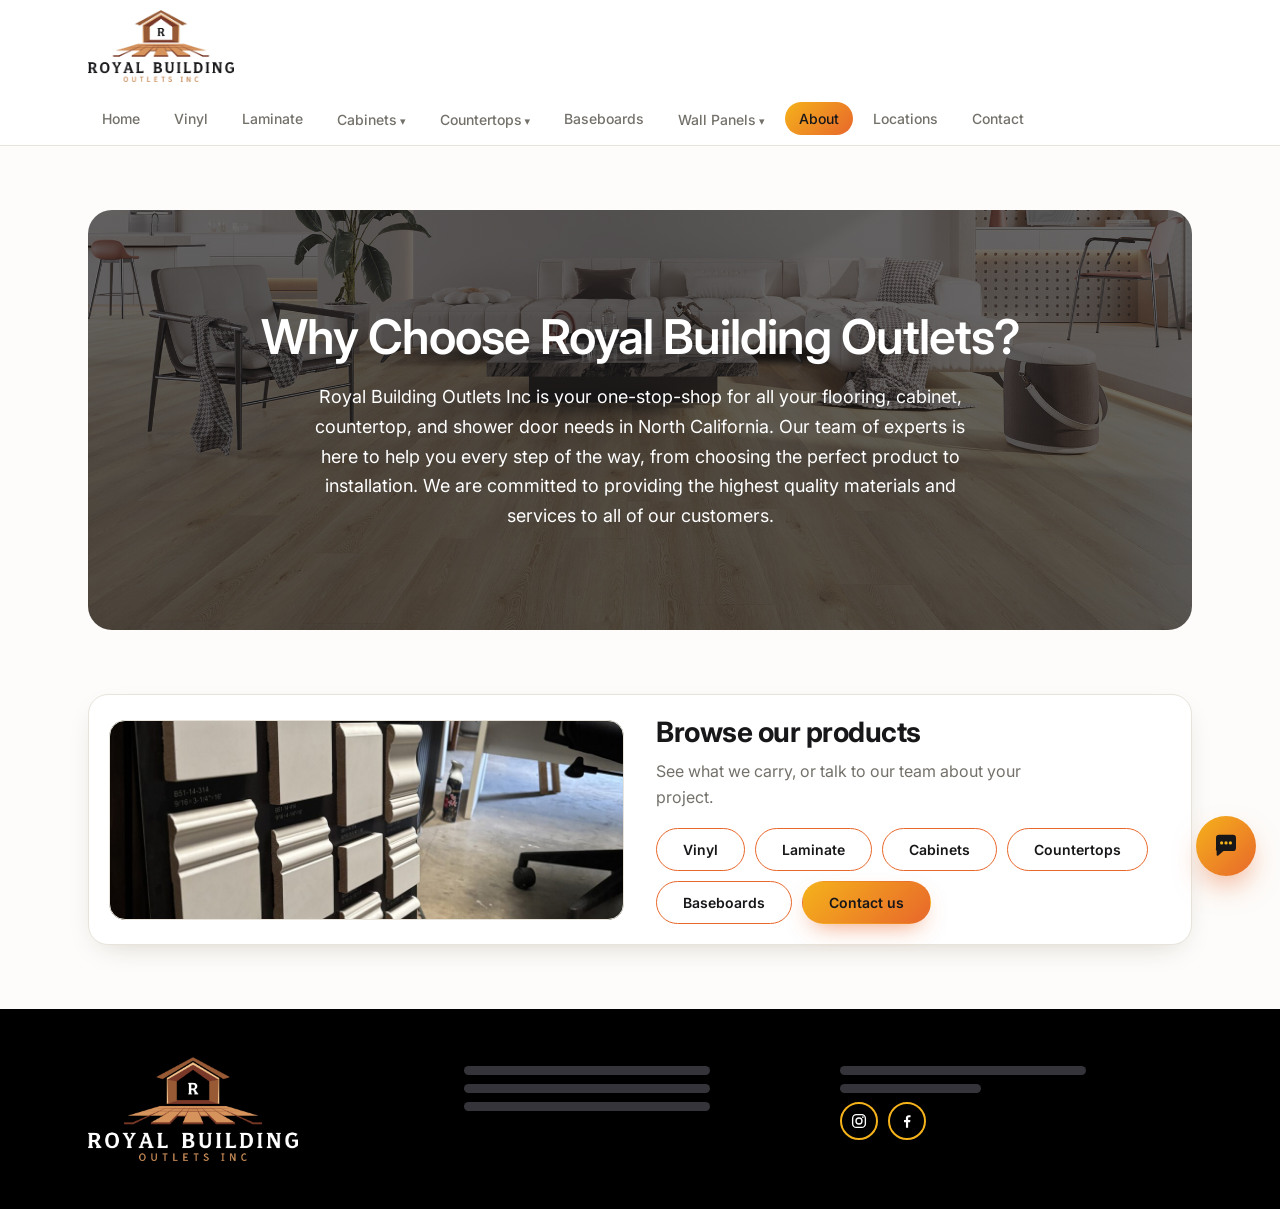
==== about.html @ 6b1db7f9 "Baseboards: photo gallery with cropped images and side profiles, out-of-stock tag; shower panels and" ====
<!doctype html>
<html><head><meta charset="utf-8"><meta name="viewport" content="width=device-width,initial-scale=1">
<title>Wireframe - About</title><link rel="stylesheet" href="style.css"><link rel="icon" type="image/png" href="images/Logo/Logo.png"></head><body>

<header><div class="wrap">
  <a class="logo" href="index.html"><img src="images/Logo/logo-light.png" alt="Royal Building Outlets Inc" width="1280" height="633"></a>
  <nav>
    <a href="index.html">Home</a>
    <a href="vinyl.html">Vinyl</a>
    <a href="laminate.html">Laminate</a>
    <div class="dd">
      <a href="cabinets.html">Cabinets</a>
      <div class="menu">
        <a href="cabinets.html#base">Base</a>
        <a href="cabinets.html#wall">Wall</a>
        <a href="cabinets.html#pantry">Pantry</a>
        <a href="cabinets.html#vanity">Vanity</a>
        <a href="cabinets.html#sink-base">Sink Base</a>
        <a href="cabinets.html#corner">Corner</a>
      </div>
    </div>
    <div class="dd">
      <a href="countertops.html">Countertops</a>
      <div class="menu">
        <a href="countertops.html#countertops">Countertops</a>
        <a href="countertops.html#islands">Islands</a>
      </div>
    </div>
    <a href="baseboards.html">Baseboards</a>
    <div class="dd">
      <a href="wall-panels.html">Wall Panels</a>
      <div class="menu">
        <a href="wall-panels.html#wall">Wall Panels</a>
        <a href="wall-panels.html#shower">Shower Panels</a>
      </div>
    </div>
    <a class="here" href="about.html">About</a>
    <a href="locations.html">Locations</a>
    <a href="contact.html">Contact</a>
  </nav>
</div></header>

<div class="wrap">
  <section>
    <div class="about-hero" role="img" aria-label="Living room with plank flooring and an open kitchen" style="--about-img:url('images/Cata/web/room-08.jpg')">
      <div>
        <h1>Why Choose Royal Building Outlets?</h1>
        <p>Royal Building Outlets Inc is your one-stop-shop for all your flooring, cabinet, countertop, and shower door needs in North California. Our team of experts is here to help you every step of the way, from choosing the perfect product to installation. We are committed to providing the highest quality materials and services to all of our customers.</p>
      </div>
    </div>
  </section>

  <section>
    <div class="box mini">
      <div class="img photo" role="img" aria-label="Our sample board of baseboard profiles" style="background-image:url('images/Baseboard/web/board-angle.jpg')"></div>
      <div>
        <h3 class="mini-title">Browse our products</h3>
        <p class="mini-text">See what we carry, or talk to our team about your project.</p>
        <div class="about-links">
          <a href="vinyl.html" class="btn txt">Vinyl</a>
          <a href="laminate.html" class="btn txt">Laminate</a>
          <a href="cabinets.html" class="btn txt">Cabinets</a>
          <a href="countertops.html" class="btn txt">Countertops</a>
          <a href="baseboards.html" class="btn txt">Baseboards</a>
          <a href="contact.html" class="btn solid txt">Contact us</a>
        </div>
      </div>
    </div>
  </section>
</div>

<footer><div class="wrap"><div class="grid g3">
  <div><a class="logo" href="index.html"><img src="images/Logo/Logo.png" alt="Royal Building Outlets Inc" width="1280" height="633"></a></div>
  <div><div class="line m"></div><div class="line m"></div><div class="line m"></div></div>
  <div><div class="line m"></div><div class="line s"></div><span class="social"><a href="#" aria-label="Instagram"><svg viewBox="0 0 24 24" aria-hidden="true"><rect x="3.5" y="3.5" width="17" height="17" rx="5" fill="none" stroke="currentColor" stroke-width="1.8"/><circle cx="12" cy="12" r="4" fill="none" stroke="currentColor" stroke-width="1.8"/><circle cx="17.2" cy="6.8" r="1.2" fill="currentColor"/></svg></a><a href="https://www.facebook.com/people/Royal-Build/pfbid0Puxi76APLGJigcukLMW54oCZdmjU9fzhBERXR9j2Nn4Rtbv2d5swnHq3gfGUP66rl/" target="_blank" rel="noopener" aria-label="Facebook"><svg viewBox="0 0 24 24" aria-hidden="true"><path fill="currentColor" d="M13.5 21v-7.5h2.6l.4-3h-3V8.6c0-.9.3-1.5 1.6-1.5h1.6V4.4c-.3 0-1.2-.1-2.3-.1-2.3 0-3.9 1.4-3.9 4v2.2H8v3h2.6V21h2.9z"/></svg></a></span></div>
</div></div></footer>
<a class="chat" href="contact.html" aria-label="Send us a message"></a>
<script src="motion.js"></script>
</body></html>
---- style.css ----
@import url('https://fonts.googleapis.com/css2?family=Inter:wght@400;500;600;700&display=swap');

/* Light, modern layout. Palette from the company flyer: white, gold, orange, black, red accent */
:root {
  --bg: #fdfcfa;          /* warm white page */
  --surface: #ffffff;     /* cards */
  --tint: #faf3e4;        /* soft gold wash for panels */
  --surface2: #f4f1ea;    /* hover / chips */
  --border: #e8e4db;
  --text: #17171a;
  --muted: #74716b;
  --gold: #f5b21b;
  --orange: #e8672b;
  --orange-deep: #c24d14; /* readable orange on light */
  --red: #d62828;
  --ink: #111113;         /* flyer black, used for footer and strong accents */
  --grad: linear-gradient(135deg, #f5b21b 0%, #e8672b 100%);
  --r: 16px;
  --shadow: 0 10px 30px -14px rgba(60,40,10,.25);
}
* { box-sizing: border-box; }
html { scroll-behavior: smooth; scroll-padding-top: 96px; }
body { font-family: 'Inter', system-ui, -apple-system, 'Segoe UI', Arial, sans-serif; margin: 0; color: var(--text); background: var(--bg); -webkit-font-smoothing: antialiased; }
a { color: inherit; }
.wrap { max-width: 1160px; margin: 0 auto; padding: 0 28px; }
section { margin: 64px 0; }

/* header */
header { position: sticky; top: 0; z-index: 30; background: rgba(255,255,255,.88); backdrop-filter: blur(14px); -webkit-backdrop-filter: blur(14px); border-bottom: 1px solid var(--border); padding: 14px 0; }
header .wrap { display: flex; justify-content: space-between; align-items: center; gap: 20px; flex-wrap: wrap; }
.logo { display: block; width: 130px; height: 40px; border-radius: 10px; border: 1.5px solid var(--gold); position: relative; background: #fff; }
.logo::after { content: ""; position: absolute; left: 12px; right: 12px; top: 50%; height: 6px; margin-top: -3px; border-radius: 3px; background: var(--grad); }
nav { display: flex; gap: 6px; align-items: center; flex-wrap: wrap; }
nav a { color: var(--muted); text-decoration: none; font-size: 14px; font-weight: 500; padding: 8px 14px; border-radius: 999px; transition: color .15s, background .15s; }
nav a:hover { color: var(--text); background: var(--surface2); }
nav a.here { color: #17171a; background: var(--grad); }
.icon { display: inline-block; width: 28px; height: 28px; border: 2px solid var(--gold); border-radius: 50%; margin-right: 6px; vertical-align: middle; background: #fff; }

/* image placeholders */
.img { position: relative; min-height: 200px; width: 100%; border-radius: var(--r); border: 1px solid var(--border);
  background: radial-gradient(120% 100% at 20% 0%, #fffaf0 0%, #f6efe2 55%, #efe7d8 100%); overflow: hidden; }
.img.hero { min-height: 520px; border-radius: 24px; }
.img.banner { min-height: 240px; border-radius: 24px; }
.img.sq { aspect-ratio: 1 / 1; min-height: 0; }
.img.tall { min-height: 300px; }
.img.map { min-height: 340px; }
.img.small { min-height: 120px; }
.img.xl { min-height: 440px; }
.img.med { min-height: 200px; }
.img::after { content: attr(data-img); position: absolute; top: 50%; left: 50%; transform: translate(-50%,-50%);
  background: rgba(255,255,255,.9); color: var(--orange-deep); border: 1px solid rgba(232,103,43,.35); padding: 7px 14px; border-radius: 999px;
  font-size: 12px; font-weight: 500; line-height: 1.35; text-align: center; width: max-content; max-width: 85%; box-shadow: var(--shadow); }
.img.sq::after, .img.small::after { font-size: 11px; padding: 5px 10px; border-radius: 12px; }

/* text stand-ins */
.line { height: 9px; background: #e6e2d9; margin: 9px 0; width: 100%; border-radius: 5px; }
.line.s { width: 40%; }
.line.m { width: 70%; }
.line.b { height: 16px; background: var(--ink); width: 55%; border-radius: 6px; }
.btn { display: inline-block; width: 140px; height: 44px; border: 1.5px solid var(--orange); margin: 12px 10px 0 0; border-radius: 999px; background: #fff; transition: transform .15s; }
.btn:hover { transform: translateY(-1px); }
.btn.solid { background: var(--grad); border-color: transparent; box-shadow: 0 10px 24px -10px rgba(232,103,43,.7); }
.btn.sm { width: 96px; height: 34px; }
.pill { display: inline-block; width: 76px; height: 32px; border: 1px solid var(--border); background: var(--surface2); border-radius: 999px; margin-right: 8px; }

/* layout */
.grid { display: grid; gap: 24px; }
.g2 { grid-template-columns: repeat(2, 1fr); }
.g3 { grid-template-columns: repeat(3, 1fr); }
.g4 { grid-template-columns: repeat(4, 1fr); }
.g6 { grid-template-columns: repeat(6, 1fr); gap: 14px; }
.split { display: grid; grid-template-columns: 2fr 1fr; gap: 24px; }
.side { display: grid; grid-template-columns: 220px 1fr; gap: 28px; }
.box { border: 1px solid var(--border); padding: 24px; background: var(--surface); border-radius: 20px; box-shadow: var(--shadow); }
.card .line { margin: 12px 0 0; }
.card .img { margin-bottom: 6px; }
.divider { border-top: 1px solid var(--border); margin: 64px 0; }

/* form */
.field { height: 48px; border: 1px solid var(--border); margin: 8px 0 18px; background: var(--bg); border-radius: 12px; }
.field.area { height: 150px; }
.label { height: 8px; width: 80px; background: var(--orange); margin-top: 10px; border-radius: 4px; opacity: .8; }

/* filters */
.filters .row { display: flex; align-items: center; gap: 12px; margin: 16px 0; }
.check { width: 18px; height: 18px; border: 1.5px solid var(--orange); border-radius: 5px; flex: none; background: #fff; }
.filters .line { margin: 0; }

/* footer: light, so the logo matches the header */
/* sticky footer: on short pages the page grows to the screen height and the footer sits at the bottom */
body { min-height: 100vh; display: flex; flex-direction: column; }
body > .wrap { width: 100%; }
body > :has(+ footer) { margin-bottom: 80px; }
footer { margin-top: auto; padding: 48px 0; background: #000; color: #fff; }
footer .logo { background: none; }
footer .line { background: #34343a; }
footer .icon { background: transparent; }
/* social icons in the footer */
.social { display: inline-flex; gap: 10px; vertical-align: middle; }
.social a { width: 38px; height: 38px; display: inline-flex; align-items: center; justify-content: center; border: 2px solid var(--gold); border-radius: 50%; color: #fff; transition: background .2s, color .2s, transform .2s; }
.social a:hover { background: var(--gold); color: #111113; transform: translateY(-2px); }
.social svg { width: 18px; height: 18px; }

/* floating message button */
.chat { position: fixed; right: 24px; bottom: 24px; width: 60px; height: 60px; border-radius: 50%; background: var(--grad);
  display: flex; align-items: center; justify-content: center; z-index: 40; box-shadow: 0 14px 30px -8px rgba(232,103,43,.6); }
.chat::before { content: ""; width: 30px; height: 30px; background: no-repeat center / contain url("data:image/svg+xml,%3Csvg xmlns='http://www.w3.org/2000/svg' viewBox='0 0 24 24'%3E%3Cpath d='M4 5.5A2.5 2.5 0 0 1 6.5 3h11A2.5 2.5 0 0 1 20 5.5v8a2.5 2.5 0 0 1-2.5 2.5H10l-4.2 3.6c-.5.4-1.3.1-1.3-.6V16A2.5 2.5 0 0 1 4 13.5z' fill='%2317171a'/%3E%3Ccircle cx='8.5' cy='9.5' r='1.3' fill='%23f5b21b'/%3E%3Ccircle cx='12' cy='9.5' r='1.3' fill='%23f5b21b'/%3E%3Ccircle cx='15.5' cy='9.5' r='1.3' fill='%23f5b21b'/%3E%3C/svg%3E"); }

/* cabinets dropdown */
.dd { position: relative; padding-bottom: 12px; margin-bottom: -12px; }
.dd > a::after { content: " \25BE"; font-size: 11px; }
.menu { visibility: hidden; opacity: 0; transform: translateY(-6px); transition: opacity .18s ease, transform .18s ease, visibility 0s linear .18s; position: absolute; top: 100%; left: 0; background: #fff; border: 1px solid var(--border); border-radius: 14px; min-width: 190px; z-index: 10; padding: 6px; box-shadow: 0 24px 40px -16px rgba(60,40,10,.3); }
.menu a { display: block; padding: 10px 14px; border-radius: 10px; white-space: nowrap; font-size: 14px; }
nav .menu a { color: var(--text); }
nav .menu a:hover, .menu a:hover { background: var(--surface2); }
.dd:hover .menu, .dd:focus-within .menu { visibility: visible; opacity: 1; transform: none; transition-delay: 0s; }
.menu a.sel, nav .menu a.sel { background: var(--grad); color: #17171a; font-weight: 600; }

/* type selector under cabinets banner */
.typesel { display: inline-block; position: relative; }
.typesel .pick { display: block; width: 260px; border: 1px solid var(--border); padding: 13px 18px; color: var(--text); text-decoration: none; font-size: 14px; font-weight: 500; background: #fff; border-radius: 999px; box-shadow: var(--shadow); }
.typesel .pick::after { content: " \25BE"; float: right; color: var(--orange); }
.typesel .menu { left: 0; min-width: 260px; }
.typesel:hover .menu, .typesel.open .menu { visibility: visible; opacity: 1; transform: none; transition-delay: 0s; }

/* cabinet browser: list + 3D viewer + specs */
.browser { display: grid; grid-template-columns: 280px 1fr; gap: 28px; align-items: start; }
.cablist { border: 1px solid var(--border); background: var(--surface); border-radius: 20px; min-height: 200px; padding: 6px; box-shadow: var(--shadow);
  max-height: min(720px, 80vh); overflow-y: auto; overscroll-behavior: contain; scrollbar-width: thin; scrollbar-color: var(--gold) transparent;
  position: sticky; top: 90px; }
.cablist::-webkit-scrollbar { width: 8px; }
.cablist::-webkit-scrollbar-track { background: transparent; }
.cablist::-webkit-scrollbar-thumb { background: var(--gold); border-radius: 4px; }
.cablist .item { display: flex; align-items: center; gap: 14px; padding: 10px; border-radius: 14px; cursor: pointer; transition: background .15s; }
.cablist .item:hover { background: var(--surface2); }
.cablist .item .thumb { width: 52px; height: 52px; flex: none; border-radius: 12px; border: 1px solid var(--border); min-height: 0;
  background: radial-gradient(120% 100% at 20% 0%, #fffaf0, #efe7d8); }
.cablist .item .name { font-size: 14px; font-weight: 600; }
.cablist .item .line { margin: 6px 0 0; width: 60px; }
.cablist .item.on { background: var(--grad); color: #17171a; }
.cablist .item.on .line { background: rgba(0,0,0,.25); }
.cablist .item.on .thumb { border-color: rgba(0,0,0,.2); background: rgba(255,255,255,.7); }
.cablist .empty { padding: 20px; }
.viewer { position: relative; height: clamp(320px, 55vh, 520px); border: 1px solid var(--border); border-radius: 24px; margin-bottom: 24px; overflow: hidden;
  background-color: var(--tint); background-image: radial-gradient(#e3d7bd 1px, transparent 1px); background-size: 22px 22px; }
.viewer .model { position: absolute; inset: 12% 22%; border: 1.5px dashed var(--orange); border-radius: 18px; background: rgba(255,255,255,.7); color: var(--orange-deep); display: flex; align-items: center; justify-content: center;
  font-size: 13px; font-weight: 500; text-align: center; padding: 8px; }
.viewer .ctrl { position: absolute; right: 16px; bottom: 16px; display: flex; gap: 8px; }
.viewer .ctrl span { width: 38px; height: 38px; border: 1px solid var(--border); border-radius: 50%; background: #fff; box-shadow: var(--shadow); }
.viewer .rot { position: absolute; left: 16px; bottom: 16px; width: 130px; height: 38px; border: 1px solid var(--border); border-radius: 999px; background: #fff; box-shadow: var(--shadow); }
.specs { border: 1px solid var(--border); border-radius: 20px; padding: 24px; background: var(--surface); box-shadow: var(--shadow); }
.specs .rows { display: grid; grid-template-columns: 1fr 1fr; gap: 0 44px; margin-top: 14px; }
.specs .r { display: flex; justify-content: space-between; align-items: center; padding: 12px 0; border-bottom: 1px solid var(--border); }
.specs .r .line { margin: 0; width: 35%; }
.specs .r .line.v { background: #bdb8ac; width: 25%; }

/* thickness tag, feature blocks */
.tag { display: inline-block; border: 1.5px solid var(--orange); color: var(--orange-deep); padding: 5px 14px; font-size: 13px; font-weight: 600; border-radius: 999px; letter-spacing: .3px; background: #fff; }
.tag.solid { background: var(--grad); border-color: transparent; color: #17171a; }
.feature { display: grid; grid-template-columns: 2fr 1fr; gap: 24px; align-items: start; }
.head { display: flex; align-items: center; gap: 16px; margin-bottom: 18px; }
.head .line { margin: 0; }

/* flooring color feature + color grid */
.colorfeat { display: grid; grid-template-columns: 1.2fr 1fr; gap: 40px; align-items: center; }
.colorfeat .info { padding-top: 6px; }
.colorfeat .info .line { margin: 14px 0; }
.colorfeat .info .line.b { height: 24px; width: 60%; margin-bottom: 22px; }
.colorgrid .card { cursor: pointer; transition: transform .15s; }
.colorgrid .card:hover { transform: translateY(-3px); }
.colorgrid .card .line.b { height: 11px; width: 60%; background: #b9b4a8; }
.colorgrid .card.on .img { box-shadow: 0 0 0 3px var(--bg), 0 0 0 5px var(--orange); }
.colorgrid .card.on .line.b { width: 80%; background: var(--orange); }

/* picture picker under description */
.thumbs { display: grid; grid-template-columns: repeat(3, 1fr); gap: 12px; margin: 24px 0 8px; }
.thumbs .img { min-height: 0; aspect-ratio: 4 / 3; cursor: pointer; border-radius: 12px; }
.thumbs .img::after { font-size: 10px; padding: 3px 8px; }
.thumbs .img.on { box-shadow: 0 0 0 3px var(--bg), 0 0 0 5px var(--orange); }

/* little product sections on home */
.mini { display: grid; grid-template-columns: 1fr 1fr; gap: 32px; align-items: center; padding: 20px; }
.mini .img { min-height: 200px; }
.mini .line.b { height: 20px; width: 40%; }
.mini + .mini { margin-top: 24px; }
.mini.flip .img { order: 2; }

@media (max-width: 760px) {
  .g2,.g3,.g4,.split,.side,.browser,.colorfeat,.feature,.mini { grid-template-columns: 1fr; }
  .g6 { grid-template-columns: repeat(3,1fr); }
  .mini.flip .img { order: 0; }
  .specs .rows { grid-template-columns: 1fr; }
  section { margin: 44px 0; }
  .img.hero { min-height: 300px; }
  .cablist { position: static; }
  .browser #detail { order: -1; }   /* phones: 3D model and specs above the cabinet list */
}

/* baseboards: 3D profile viewer + profile grid */
.viewer canvas { width: 100%; height: 100%; display: block; cursor: grab; touch-action: none; }
.viewer canvas:active { cursor: grabbing; }
.viewer .hint { position: absolute; left: 16px; bottom: 16px; background: #fff; border: 1px solid var(--border); border-radius: 999px; padding: 6px 14px; font-size: 12px; color: var(--muted); box-shadow: var(--shadow); pointer-events: none; }
.viewer-ph { height: clamp(320px, 55vh, 520px); min-height: 0; }
.bb-code { font-size: 30px; font-weight: 700; letter-spacing: -.5px; margin: 0 0 4px; }
.bb-title { font-size: 13px; font-weight: 600; color: var(--orange-deep); text-transform: uppercase; letter-spacing: 1px; min-height: 16px; margin-bottom: 6px; }
.bb-size { color: var(--muted); font-size: 15px; margin-bottom: 18px; }
.bb-specs { border-top: 1px solid var(--border); margin: 18px 0 6px; }
.bb-specs .r { display: flex; justify-content: space-between; padding: 12px 0; border-bottom: 1px solid var(--border); font-size: 14px; }
.bb-specs .r span:first-child { color: var(--muted); }
.bb-specs .r span:last-child { font-weight: 600; }
.img.pf::after { display: none; }
.img.pf svg { position: absolute; inset: 0; width: 100%; height: 100%; }
.pfname { font-weight: 600; font-size: 14px; margin-top: 12px; }
.pfsub { color: var(--muted); font-size: 12px; margin-top: 2px; }
.pfsub b { color: var(--orange-deep); font-weight: 600; }


/* real photos in the picture slots; the dashed placeholder label is hidden once a photo is set */
.img.photo { background-color: #111; background-repeat: no-repeat; background-position: center; background-size: cover; }
.viewer-ph.photo { background-size: contain; }
/* room photos: lighter backdrop, and keep the floor and furniture in frame when a wide slot crops the image */
.img.banner.photo, .img.hero.photo, .img.xl.photo { background-color: var(--surface2); background-position: center 58%; }
.img.banner.photo { min-height: 320px; }

/* about page: statement over a room photo */
.about-hero { display: flex; align-items: center; justify-content: center; text-align: center; min-height: 420px; padding: 56px 28px; border-radius: 24px; color: #fff;
  background: linear-gradient(rgba(17,17,19,.62), rgba(17,17,19,.62)), var(--about-img) center 58% / cover no-repeat, #2a2a2e; }
.about-hero h1 { margin: 0 0 18px; font-size: clamp(30px, 5vw, 48px); font-weight: 600; letter-spacing: -1px; line-height: 1.15; }
.about-hero p { margin: 0 auto; max-width: 62ch; font-size: 18px; line-height: 1.65; }
.about-links { display: flex; flex-wrap: wrap; gap: 10px; margin-top: 18px; }
.about-links .btn { margin: 0; }
.img.photo::after { display: none; }

/* darker 3D viewer so light baseboards stand out */
.viewer.dark { background-color: #1b1b1f; background-image: radial-gradient(#3a3a42 1px, transparent 1px), radial-gradient(120% 90% at 50% 0%, #2c2c33 0%, #17171a 100%); background-size: 22px 22px, 100% 100%; border-color: #17171a; }

/* ---------- motion ---------- */
body { animation: pageIn .5s ease; }
body.leaving { animation: none; opacity: 0; transition: opacity .22s ease; }
@keyframes pageIn { from { opacity: 0; } to { opacity: 1; } }
@keyframes fadeUp { from { opacity: 0; transform: translateY(14px); } to { opacity: 1; transform: none; } }
@keyframes fadeIn { from { opacity: 0; } to { opacity: 1; } }
@keyframes itemIn { from { opacity: 0; transform: translateX(-10px); } to { opacity: 1; transform: none; } }

.reveal { opacity: 0; transform: translateY(26px); transition: opacity .75s cubic-bezier(.2,.7,.2,1) var(--d, 0ms), transform .75s cubic-bezier(.2,.7,.2,1) var(--d, 0ms); }
.reveal.in { opacity: 1; transform: none; }

.progress { position: fixed; top: 0; left: 0; width: 100%; height: 3px; background: var(--grad); transform-origin: 0 50%; transform: scaleX(0); z-index: 60; pointer-events: none; }
header { transition: box-shadow .3s ease, background .3s ease; }
header.scrolled { box-shadow: 0 10px 30px -18px rgba(60,40,10,.35); }

.img.hero, .img.banner { background-size: 100% 140%; background-position: 50% calc(50% + var(--py, 0px)); }

.grid:not(.colorgrid) .card .img, .mini .img { transition: transform .45s cubic-bezier(.2,.7,.2,1), box-shadow .35s ease, border-color .25s ease; }
.grid:not(.colorgrid) .card:hover .img { transform: translateY(-5px); box-shadow: 0 18px 30px -18px rgba(60,40,10,.4); border-color: var(--gold); }
.mini, .grid > .box { transition: transform .4s cubic-bezier(.2,.7,.2,1), box-shadow .35s ease; }
.mini:hover, .grid > .box:hover { transform: translateY(-4px); box-shadow: 0 22px 40px -22px rgba(60,40,10,.4); }
.colorgrid .card .img, .thumbs .img, .typesel .pick { transition: box-shadow .3s ease, transform .3s ease, border-color .25s ease; }
.colorgrid .card .line.b { transition: width .3s ease, background .3s ease; }
.thumbs .img:hover { transform: translateY(-2px); }
.btn, .tag, .pill, .logo, .chat { transition: transform .25s cubic-bezier(.2,.7,.2,1), box-shadow .25s ease, background .25s ease; }
.chat:hover { transform: scale(1.08) rotate(-4deg); }
.logo:hover { transform: scale(1.03); }
nav a { transition: color .2s ease, background .25s ease; }

.cablist .item { animation: itemIn .4s cubic-bezier(.2,.7,.2,1) both; animation-delay: calc(var(--i, 0) * 28ms); }
#detail { animation: fadeUp .5s cubic-bezier(.2,.7,.2,1); }
#bbview, #featimg { animation: fadeIn .45s ease; }
.viewer .model { transition: opacity .3s ease; }

@media (prefers-reduced-motion: reduce) {
  html { scroll-behavior: auto; }
  *, *::before, *::after { animation: none !important; transition: none !important; }
  .reveal { opacity: 1; transform: none; }
}

/* cabinet details */
.cablist .item .sub { font-size: 12px; color: var(--muted); margin-top: 3px; line-height: 1.3; }
.cablist .item.on .sub { color: rgba(23,23,26,.75); }
.spec-code { font-size: 28px; font-weight: 700; letter-spacing: -.5px; }
.spec-title { color: var(--orange-deep); font-size: 13px; font-weight: 600; text-transform: uppercase; letter-spacing: 1px; margin-top: 4px; }
.specs .r span:first-child { color: var(--muted); font-size: 14px; }
.specs .r span:last-child { font-weight: 600; font-size: 14px; text-align: right; }
.specs .r.wide { grid-column: 1 / -1; gap: 24px; }
.specs .r .line { margin: 0; }

/* text in the little home sections */
.mini-title { margin: 0 0 10px; font-size: 28px; font-weight: 700; letter-spacing: -.5px; }
.mini-text { margin: 0 0 6px; color: var(--muted); font-size: 16px; line-height: 1.6; max-width: 38ch; }
.btn.txt { width: auto; height: auto; padding: 12px 26px; font-size: 14px; font-weight: 600; text-decoration: none; color: var(--text); }

/* flooring section titles on home */
.sec-title { margin: 0; font-size: 32px; font-weight: 700; letter-spacing: -.5px; }
.sec-text { margin: -4px 0 20px; color: var(--muted); font-size: 16px; line-height: 1.6; max-width: 52ch; }

/* real form controls */
.flabel { display: block; font-size: 13px; font-weight: 600; color: var(--muted); margin-top: 6px; }
input.field, select.field, textarea.field { width: 100%; padding: 0 16px; font: inherit; font-size: 15px; color: var(--text); background: #fff; outline: none; transition: border-color .2s ease, box-shadow .2s ease; }
textarea.field { padding: 14px 16px; resize: vertical; min-height: 150px; }
input.field:focus, select.field:focus, textarea.field:focus { border-color: var(--orange); box-shadow: 0 0 0 4px rgba(245,178,27,.22); }
button.btn { font-family: inherit; cursor: pointer; }
button.btn:disabled { opacity: .6; cursor: wait; }
.form-status { margin-top: 14px; font-size: 14px; min-height: 20px; }
.form-status.ok { color: #1f7a3d; }
.form-status.err { color: var(--red); }

/* flooring feature list */
.feat-specs { border-top: 1px solid var(--border); margin: 22px 0 18px; }
.feat-specs .r { display: flex; justify-content: space-between; gap: 16px; padding: 12px 0; border-bottom: 1px solid var(--border); font-size: 14px; }
.feat-specs .r span:first-child { color: var(--muted); }
.feat-specs .r span:last-child { font-weight: 600; text-align: right; }
.badges { display: flex; flex-wrap: wrap; gap: 10px; margin-bottom: 8px; }
.badge { display: inline-flex; align-items: center; gap: 8px; padding: 8px 14px; border-radius: 999px; background: var(--tint); border: 1px solid #f0dfb6; font-size: 13px; font-weight: 600; }
.badge::before { content: "\2713"; display: inline-flex; align-items: center; justify-content: center; width: 18px; height: 18px; border-radius: 50%; background: var(--grad); font-size: 11px; color: #17171a; }

/* location address */
.addr { font-size: 15px; line-height: 1.6; margin: 10px 0 4px; font-weight: 500; }
.addr a { text-decoration: none; }
.addr a:hover { color: var(--orange-deep); }
/* contact page: round icon next to an address / phone line */
.cline { display: flex; align-items: center; gap: 14px; }
.cline .icon { margin: 0; flex: none; }
.cline .addr { margin: 0; }
.cinfo { padding: 8px 24px; }
.crow { display: flex; align-items: center; gap: 16px; padding: 18px 0; text-decoration: none; color: inherit; }
.crow + .crow { border-top: 1px solid var(--border); }
.cico { flex: none; width: 46px; height: 46px; border-radius: 50%; background: var(--tint); border: 1px solid #f0dfb6; display: inline-flex; align-items: center; justify-content: center; color: var(--orange-deep); transition: background .25s ease, color .25s ease; }
.cico svg { width: 22px; height: 22px; }
.ctext { display: flex; flex-direction: column; gap: 3px; }
.clabel { font-size: 12px; font-weight: 600; letter-spacing: .8px; text-transform: uppercase; color: var(--muted); }
.cval { font-size: 18px; font-weight: 600; line-height: 1.4; letter-spacing: -.1px; }
.crow:hover .cico { background: var(--grad); color: #17171a; }
.crow:hover .cval { color: var(--orange-deep); }

/* real map */
.mapwrap { border-radius: var(--r); overflow: hidden; border: 1px solid var(--border); min-height: 340px; background: var(--tint); }
.mapwrap iframe { display: block; width: 100%; height: 100%; min-height: 340px; border: 0; }
.mapwrap.tall, .mapwrap.tall iframe { min-height: 440px; }

.loc-name { font-size: 18px; font-weight: 700; letter-spacing: -.2px; margin: 16px 0 0; }
.box > .loc-name:first-child { margin-top: 0; }

/* estimate hints */
.fhint { font-size: 13px; color: var(--muted); margin: -8px 0 18px; }
.est-hint { margin: 12px 0 0; font-size: 13px; color: var(--muted); }
.nudge { animation: nudge 1.6s ease 2; }
@keyframes nudge { 0%, 100% { box-shadow: 0 0 0 0 rgba(245,178,27,0); border-color: var(--border); } 50% { box-shadow: 0 0 0 5px rgba(245,178,27,.35); border-color: var(--orange); } }

/* real logo */
.logo, .logo:hover { width: auto; height: auto; border: 0; background: none; border-radius: 0; display: block; }
.logo::after { display: none; }
.logo img { display: block; height: 72px; width: auto; transform-origin: left center; transition: transform .35s cubic-bezier(.2,.7,.2,1); }
header { padding: 10px 0; }
header.scrolled .logo img { transform: scale(.78); }   /* scale, not resize: no layout shift while scrolling */
footer .logo { background: none; }
footer .logo img { height: 104px; }
@media (max-width: 760px) { .logo img { height: 56px; } footer .logo img { height: 84px; } }

/* countertops / islands switch */
.seg { display: inline-flex; padding: 4px; gap: 4px; background: var(--surface2); border: 1px solid var(--border); border-radius: 999px; }
.seg button { font: inherit; font-size: 14px; font-weight: 600; color: var(--muted); background: transparent; border: 0; border-radius: 999px; padding: 10px 24px; cursor: pointer; transition: background .25s ease, color .25s ease, box-shadow .25s ease; }
.seg button:hover { color: var(--text); }
.seg button.on { background: var(--grad); color: #17171a; box-shadow: 0 6px 16px -8px rgba(232,103,43,.7); }
.ph { display: inline-block; width: 80px; height: 10px; border-radius: 5px; background: #e6e2d9; vertical-align: middle; }

/* baseboards: photo gallery (replaces the 3D viewer) */
.viewer-ph.photo { background-color: #111; }
.colorgrid .card .img.pf { background-size: contain; background-color: #1c1c20; }
/* side-profile thumbnails under the main photo (C567, C655) */
.sidethumbs { display: flex; gap: 12px; margin-top: 14px; }
.sidethumbs:empty { display: none; }
.sidethumbs .img { width: 84px; min-height: 0; aspect-ratio: 3 / 4; flex: none; cursor: pointer; border-radius: 12px; background-size: cover; transition: transform .3s ease, box-shadow .3s ease; }
.sidethumbs .img:hover { transform: translateY(-2px); }
.sidethumbs .img.on { box-shadow: 0 0 0 3px var(--bg), 0 0 0 5px var(--orange); }
/* out-of-stock baseboards */
.oos-tag { position: absolute; top: 10px; left: 10px; background: var(--red); color: #fff; font-size: 11px; font-weight: 700; letter-spacing: .5px; text-transform: uppercase; padding: 4px 10px; border-radius: 999px; }
.oos-note { display: inline-block; background: var(--red); color: #fff; font-size: 12px; font-weight: 700; letter-spacing: .5px; text-transform: uppercase; padding: 4px 12px; border-radius: 999px; margin-bottom: 10px; }
.oos-note[hidden] { display: none; }
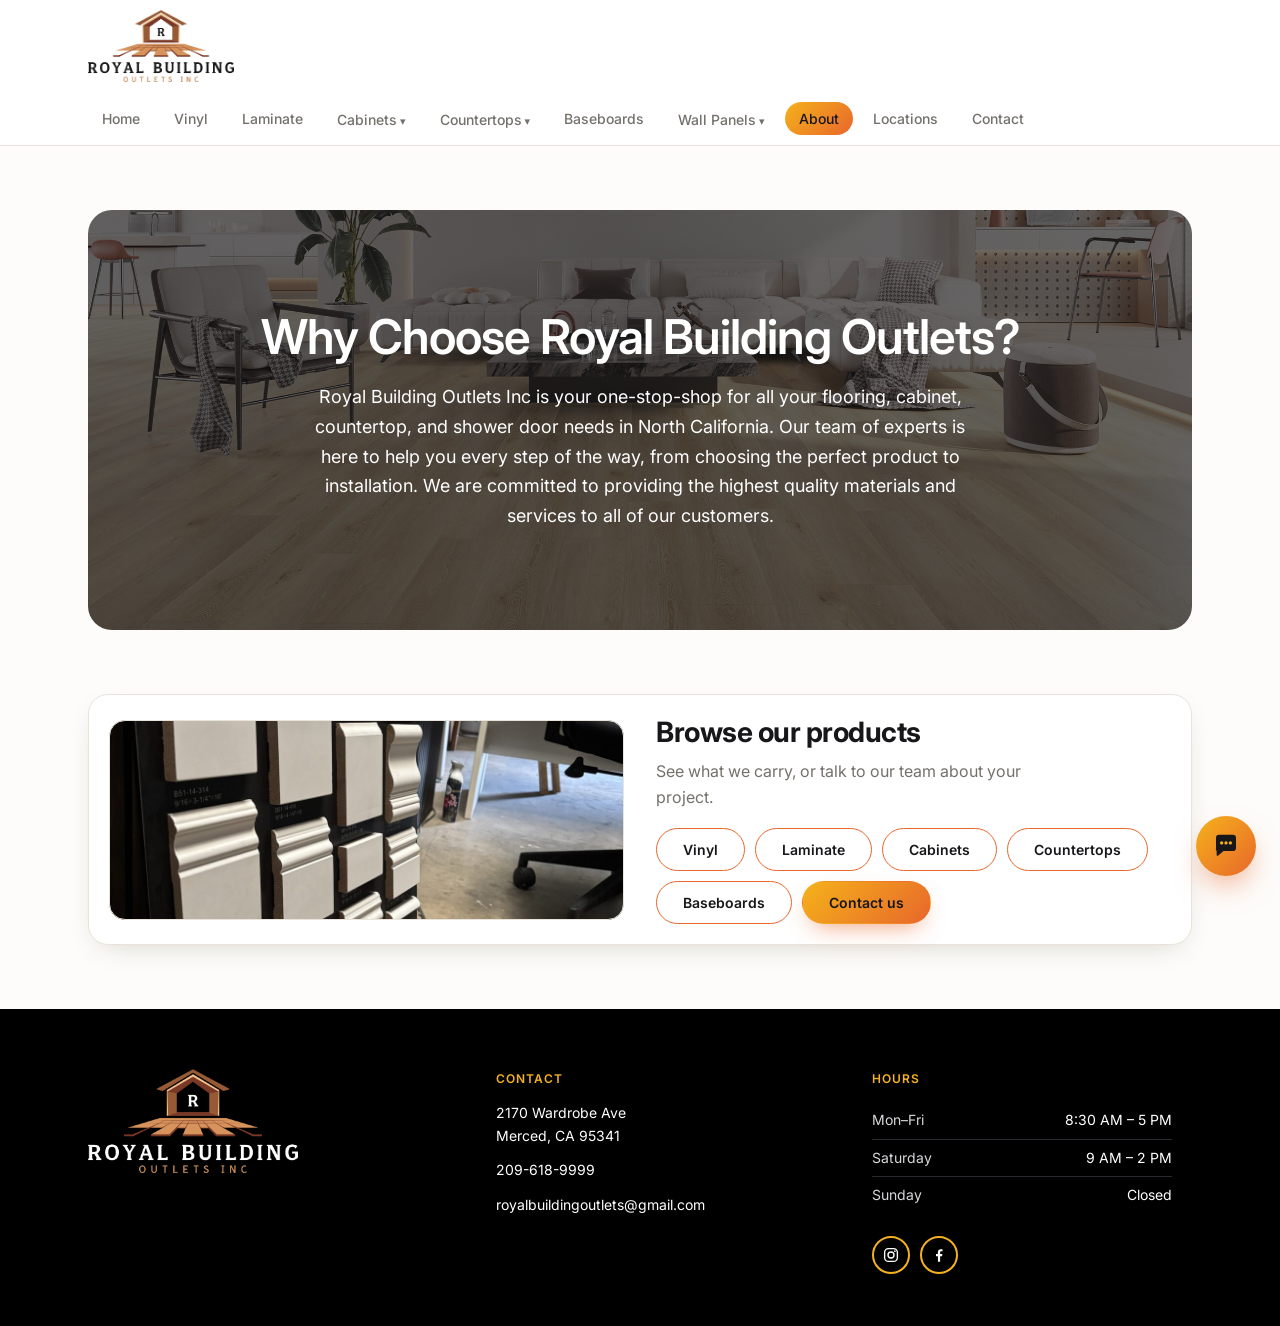
==== commit bb7773db: "Update site pages, styles and contact form (FormSubmit to company inbox) Co-Authored-By: Claude Sonn" ====
--- a/about.html
+++ b/about.html
@@ -71,8 +71,8 @@
 
 <footer><div class="wrap"><div class="grid g3">
   <div><a class="logo" href="index.html"><img src="images/Logo/Logo.png" alt="Royal Building Outlets Inc" width="1280" height="633"></a></div>
-  <div><div class="line m"></div><div class="line m"></div><div class="line m"></div></div>
-  <div><div class="line m"></div><div class="line s"></div><span class="social"><a href="#" aria-label="Instagram"><svg viewBox="0 0 24 24" aria-hidden="true"><rect x="3.5" y="3.5" width="17" height="17" rx="5" fill="none" stroke="currentColor" stroke-width="1.8"/><circle cx="12" cy="12" r="4" fill="none" stroke="currentColor" stroke-width="1.8"/><circle cx="17.2" cy="6.8" r="1.2" fill="currentColor"/></svg></a><a href="https://www.facebook.com/people/Royal-Build/pfbid0Puxi76APLGJigcukLMW54oCZdmjU9fzhBERXR9j2Nn4Rtbv2d5swnHq3gfGUP66rl/" target="_blank" rel="noopener" aria-label="Facebook"><svg viewBox="0 0 24 24" aria-hidden="true"><path fill="currentColor" d="M13.5 21v-7.5h2.6l.4-3h-3V8.6c0-.9.3-1.5 1.6-1.5h1.6V4.4c-.3 0-1.2-.1-2.3-.1-2.3 0-3.9 1.4-3.9 4v2.2H8v3h2.6V21h2.9z"/></svg></a></span></div>
+  <div><div class="fcol"><h4>Contact</h4><a href="https://www.google.com/maps/search/?api=1&amp;query=2170+Wardrobe+Ave+Merced+CA+95341" target="_blank" rel="noopener">2170 Wardrobe Ave<br>Merced, CA 95341</a><a href="tel:+12096189999">209-618-9999</a><a href="mailto:royalbuildingoutlets@gmail.com">royalbuildingoutlets@gmail.com</a></div></div>
+  <div><div class="fcol"><h4>Hours</h4><div class="hrs"><span>Mon&ndash;Fri</span><span>8:30 AM &ndash; 5 PM</span></div><div class="hrs"><span>Saturday</span><span>9 AM &ndash; 2 PM</span></div><div class="hrs"><span>Sunday</span><span>Closed</span></div></div><span class="social"><a href="#" aria-label="Instagram"><svg viewBox="0 0 24 24" aria-hidden="true"><rect x="3.5" y="3.5" width="17" height="17" rx="5" fill="none" stroke="currentColor" stroke-width="1.8"/><circle cx="12" cy="12" r="4" fill="none" stroke="currentColor" stroke-width="1.8"/><circle cx="17.2" cy="6.8" r="1.2" fill="currentColor"/></svg></a><a href="https://www.facebook.com/people/Royal-Build/pfbid0Puxi76APLGJigcukLMW54oCZdmjU9fzhBERXR9j2Nn4Rtbv2d5swnHq3gfGUP66rl/" target="_blank" rel="noopener" aria-label="Facebook"><svg viewBox="0 0 24 24" aria-hidden="true"><path fill="currentColor" d="M13.5 21v-7.5h2.6l.4-3h-3V8.6c0-.9.3-1.5 1.6-1.5h1.6V4.4c-.3 0-1.2-.1-2.3-.1-2.3 0-3.9 1.4-3.9 4v2.2H8v3h2.6V21h2.9z"/></svg></a></span></div>
 </div></div></footer>
 <a class="chat" href="contact.html" aria-label="Send us a message"></a>
 <script src="motion.js"></script>
--- a/style.css
+++ b/style.css
@@ -249,7 +249,7 @@
 header { transition: box-shadow .3s ease, background .3s ease; }
 header.scrolled { box-shadow: 0 10px 30px -18px rgba(60,40,10,.35); }
 
-.img.hero, .img.banner { background-size: 100% 140%; background-position: 50% calc(50% + var(--py, 0px)); }
+.img.hero, .img.banner { background-size: cover; background-position: 50% calc(50% + var(--py, 0px)); }   /* cover keeps the photo undistorted */
 
 .grid:not(.colorgrid) .card .img, .mini .img { transition: transform .45s cubic-bezier(.2,.7,.2,1), box-shadow .35s ease, border-color .25s ease; }
 .grid:not(.colorgrid) .card:hover .img { transform: translateY(-5px); box-shadow: 0 18px 30px -18px rgba(60,40,10,.4); border-color: var(--gold); }
@@ -376,3 +376,31 @@
 .oos-tag { position: absolute; top: 10px; left: 10px; background: var(--red); color: #fff; font-size: 11px; font-weight: 700; letter-spacing: .5px; text-transform: uppercase; padding: 4px 10px; border-radius: 999px; }
 .oos-note { display: inline-block; background: var(--red); color: #fff; font-size: 12px; font-weight: 700; letter-spacing: .5px; text-transform: uppercase; padding: 4px 12px; border-radius: 999px; margin-bottom: 10px; }
 .oos-note[hidden] { display: none; }
+.bb-style { font-size: 15px; font-weight: 600; margin: 0 0 4px; }
+/* wall panels: photo thumbnails under the large photo */
+.wpthumbs { flex-wrap: wrap; }
+.wpthumbs .img { width: 84px; aspect-ratio: 4 / 3; background-size: cover; }
+.img.photo.fit { background-size: contain; background-color: #fff; }
+/* footer contact + hours */
+footer .fcol { font-size: 14px; line-height: 1.6; margin-bottom: 14px; }
+footer .fcol h4 { margin: 0 0 8px; font-size: 12px; font-weight: 600; letter-spacing: 1px; text-transform: uppercase; color: var(--gold); }
+footer .fcol a { display: block; color: #fff; text-decoration: none; margin-bottom: 6px; overflow-wrap: anywhere; }
+footer .fcol a:hover { color: var(--gold); }
+footer .hrs { display: flex; justify-content: space-between; gap: 18px; max-width: 260px; color: #d8d8dc; }
+footer .hrs span:last-child { color: #fff; }
+/* footer spacing */
+footer { padding: 60px 0 52px; }
+footer .grid.g3 { grid-template-columns: 1.1fr 1fr 1fr; gap: 56px; align-items: start; }
+footer .fcol { margin-bottom: 0; }
+footer .fcol h4 { margin-bottom: 14px; }
+footer .fcol a { margin-bottom: 12px; }
+footer .fcol a:last-child { margin-bottom: 0; }
+footer .hrs { max-width: 300px; padding: 7px 0; border-bottom: 1px solid #2a2a30; }
+footer .hrs:last-child { border-bottom: 0; }
+footer .social { margin-top: 22px; }
+@media (max-width: 760px) {
+  footer { padding: 44px 0 40px; }
+  footer .grid.g3 { grid-template-columns: 1fr; gap: 36px; }
+  footer .hrs { max-width: none; }
+}
+.cval.cmail { font-size: 16px; overflow-wrap: anywhere; }
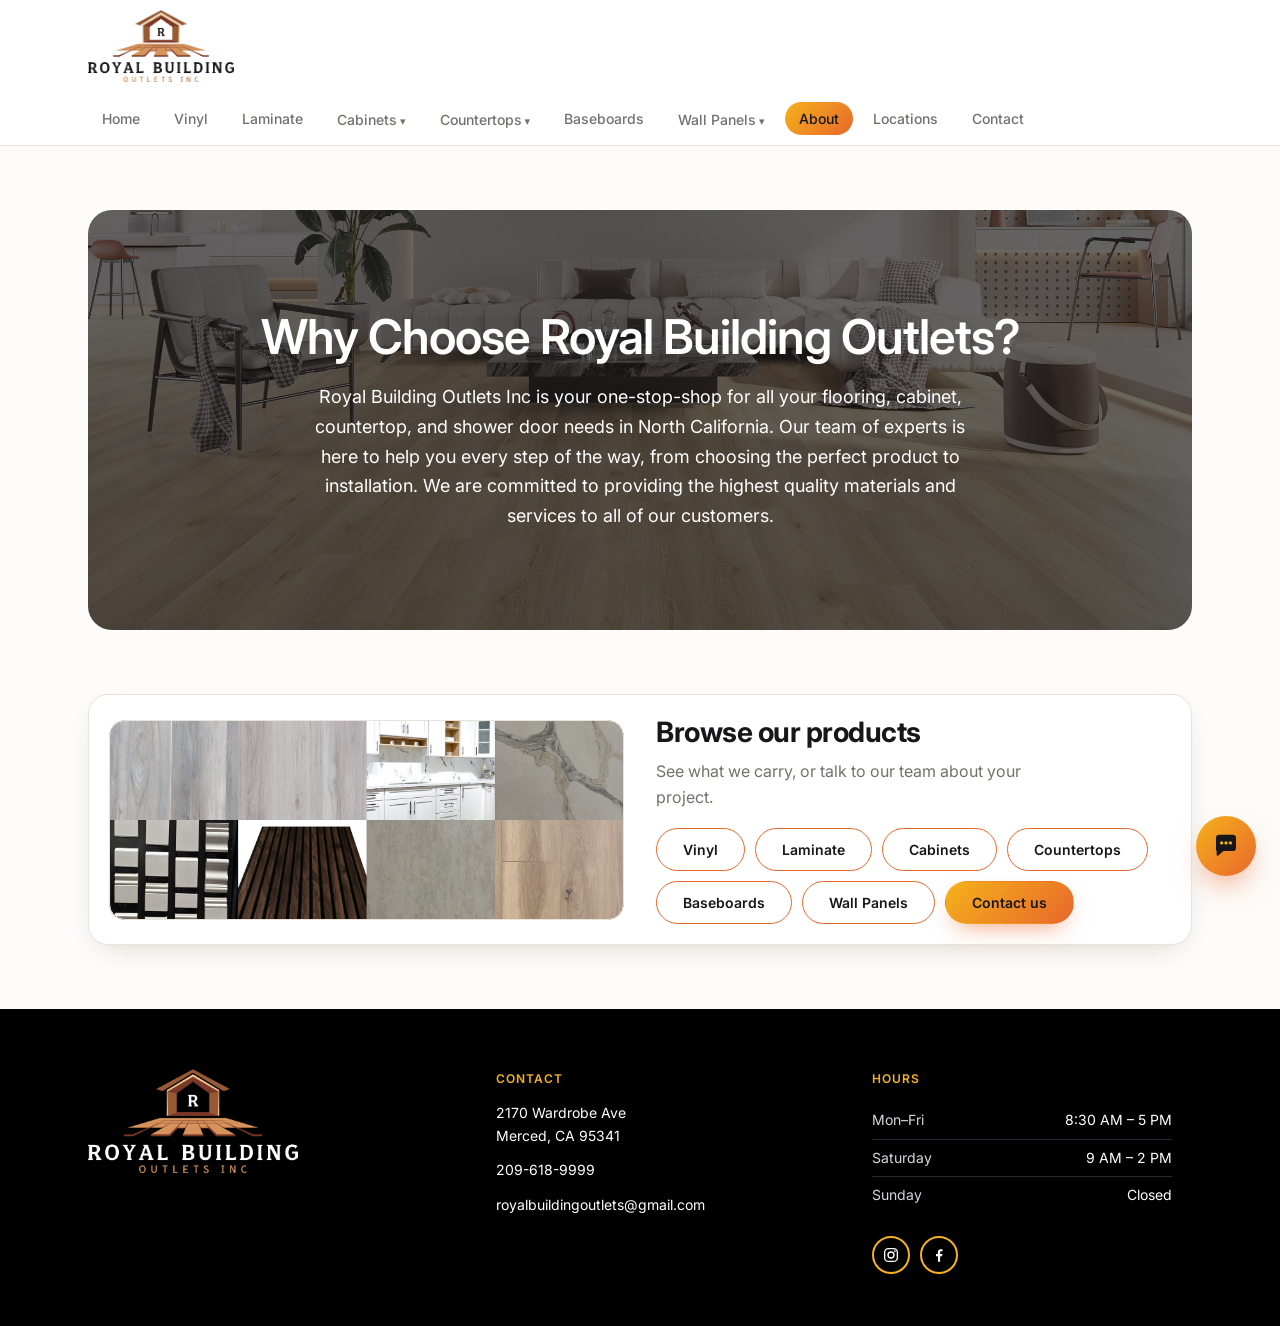
==== commit 08f5003b: "Countertop/shower/store photos, R82, nav fix, home and about updates - Countertops: T2011, T307, T39" ====
--- a/about.html
+++ b/about.html
@@ -52,7 +52,7 @@
 
   <section>
     <div class="box mini">
-      <div class="img photo" role="img" aria-label="Our sample board of baseboard profiles" style="background-image:url('images/Baseboard/web/board-angle.jpg')"></div>
+      <div class="img photo" role="img" aria-label="Samples of our vinyl, laminate, cabinets, countertops, baseboards and wall panels" style="background-image:url('images/Flooring/web/products-collage.jpg')"></div>
       <div>
         <h3 class="mini-title">Browse our products</h3>
         <p class="mini-text">See what we carry, or talk to our team about your project.</p>
@@ -62,6 +62,7 @@
           <a href="cabinets.html" class="btn txt">Cabinets</a>
           <a href="countertops.html" class="btn txt">Countertops</a>
           <a href="baseboards.html" class="btn txt">Baseboards</a>
+          <a href="wall-panels.html" class="btn txt">Wall Panels</a>
           <a href="contact.html" class="btn solid txt">Contact us</a>
         </div>
       </div>
--- a/style.css
+++ b/style.css
@@ -373,8 +373,8 @@
 .sidethumbs .img:hover { transform: translateY(-2px); }
 .sidethumbs .img.on { box-shadow: 0 0 0 3px var(--bg), 0 0 0 5px var(--orange); }
 /* out-of-stock baseboards */
-.oos-tag { position: absolute; top: 10px; left: 10px; background: var(--red); color: #fff; font-size: 11px; font-weight: 700; letter-spacing: .5px; text-transform: uppercase; padding: 4px 10px; border-radius: 999px; }
-.oos-note { display: inline-block; background: var(--red); color: #fff; font-size: 12px; font-weight: 700; letter-spacing: .5px; text-transform: uppercase; padding: 4px 12px; border-radius: 999px; margin-bottom: 10px; }
+.oos-tag { position: absolute; top: 10px; left: 10px; background: #fdeccf; color: #9a5b13; border: 1px solid #f3d29b; font-size: 11px; font-weight: 700; letter-spacing: .5px; text-transform: uppercase; padding: 4px 10px; border-radius: 999px; }
+.oos-note { display: inline-block; background: #fdeccf; color: #9a5b13; border: 1px solid #f3d29b; font-size: 12px; font-weight: 700; letter-spacing: .5px; text-transform: uppercase; padding: 4px 12px; border-radius: 999px; margin-bottom: 10px; }
 .oos-note[hidden] { display: none; }
 .bb-style { font-size: 15px; font-weight: 600; margin: 0 0 4px; }
 /* wall panels: photo thumbnails under the large photo */
@@ -404,3 +404,8 @@
   footer .hrs { max-width: none; }
 }
 .cval.cmail { font-size: 16px; overflow-wrap: anywhere; }
+/* countertops: colours we have not added yet */
+.soon-tag { position: absolute; top: 10px; left: 10px; background: #6b6459; color: #fff; font-size: 11px; font-weight: 700; letter-spacing: .5px; text-transform: uppercase; padding: 4px 10px; border-radius: 999px; }
+.colorgrid .card.soon { cursor: default; opacity: .75; }
+.colorgrid .card.soon .img { background: repeating-linear-gradient(135deg, var(--surface2) 0 14px, var(--surface) 14px 28px); }
+.colorgrid .card.soon .img::after { display: none; }
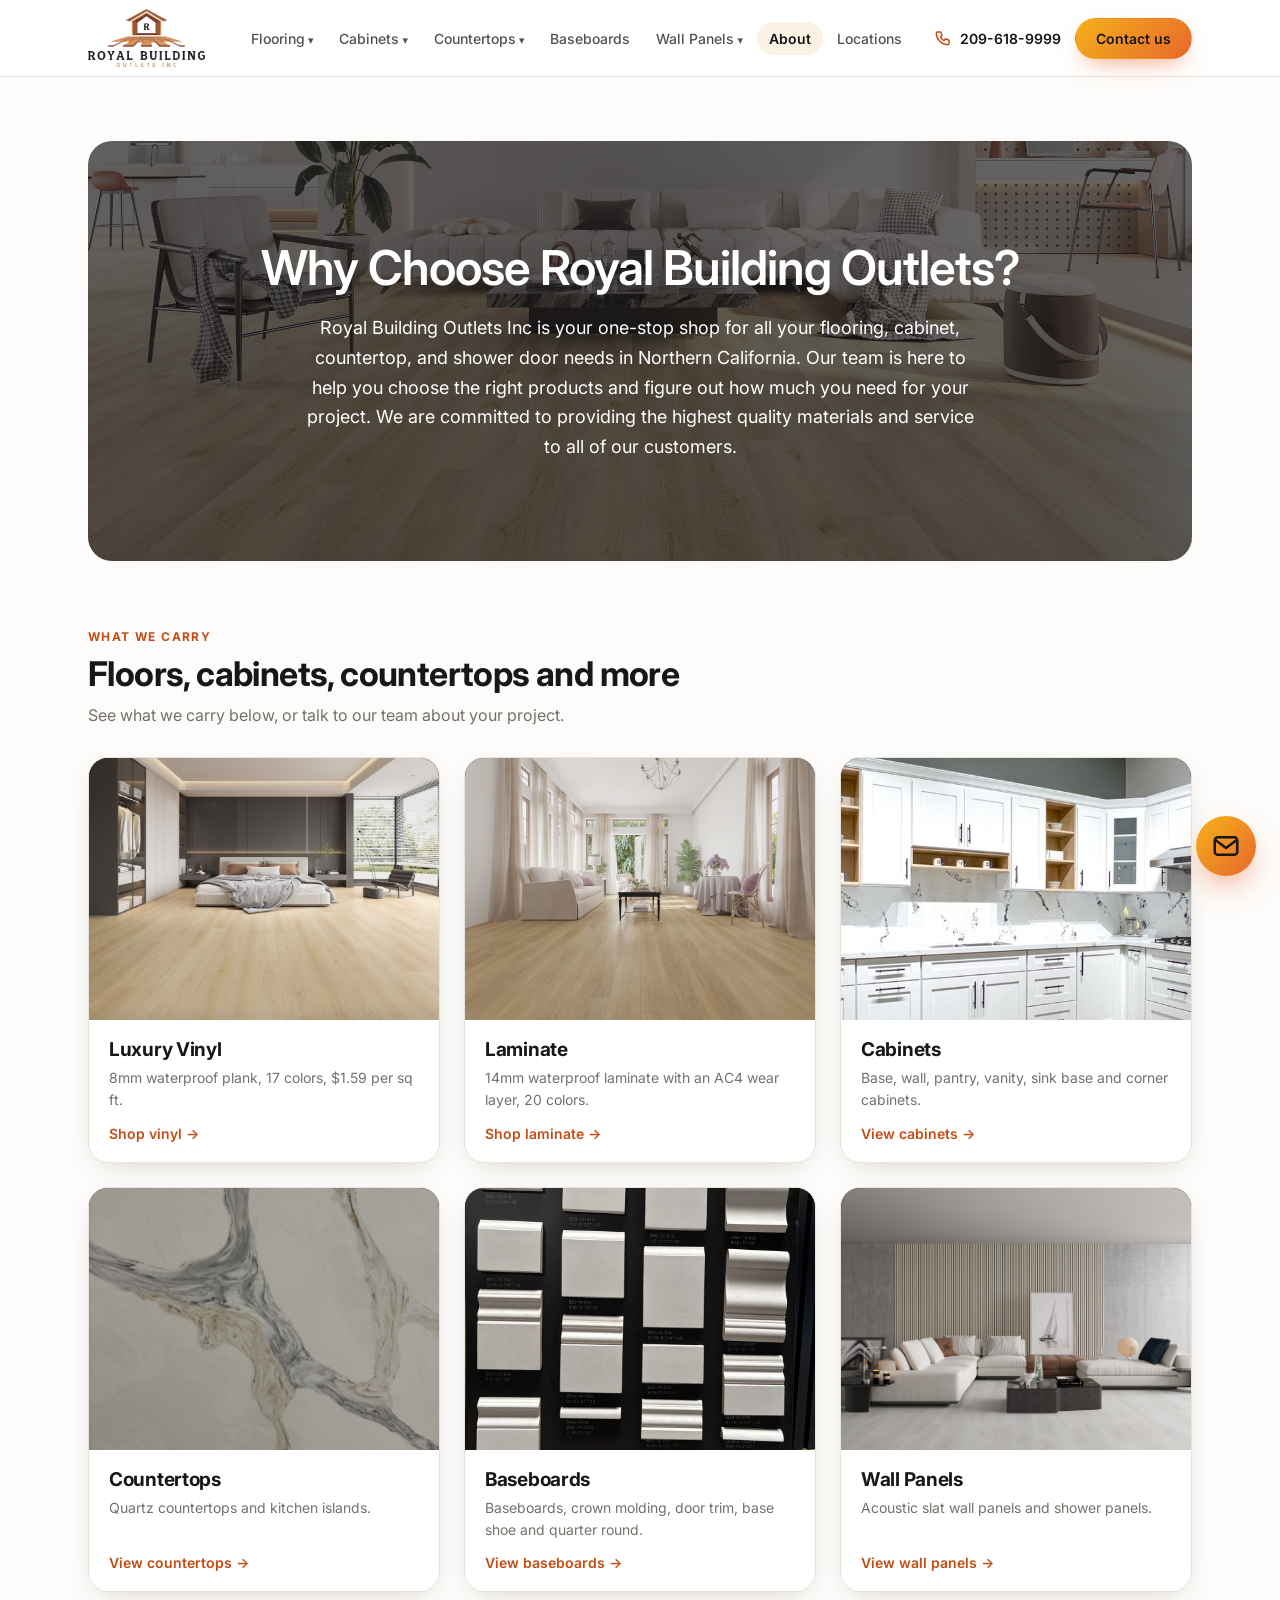
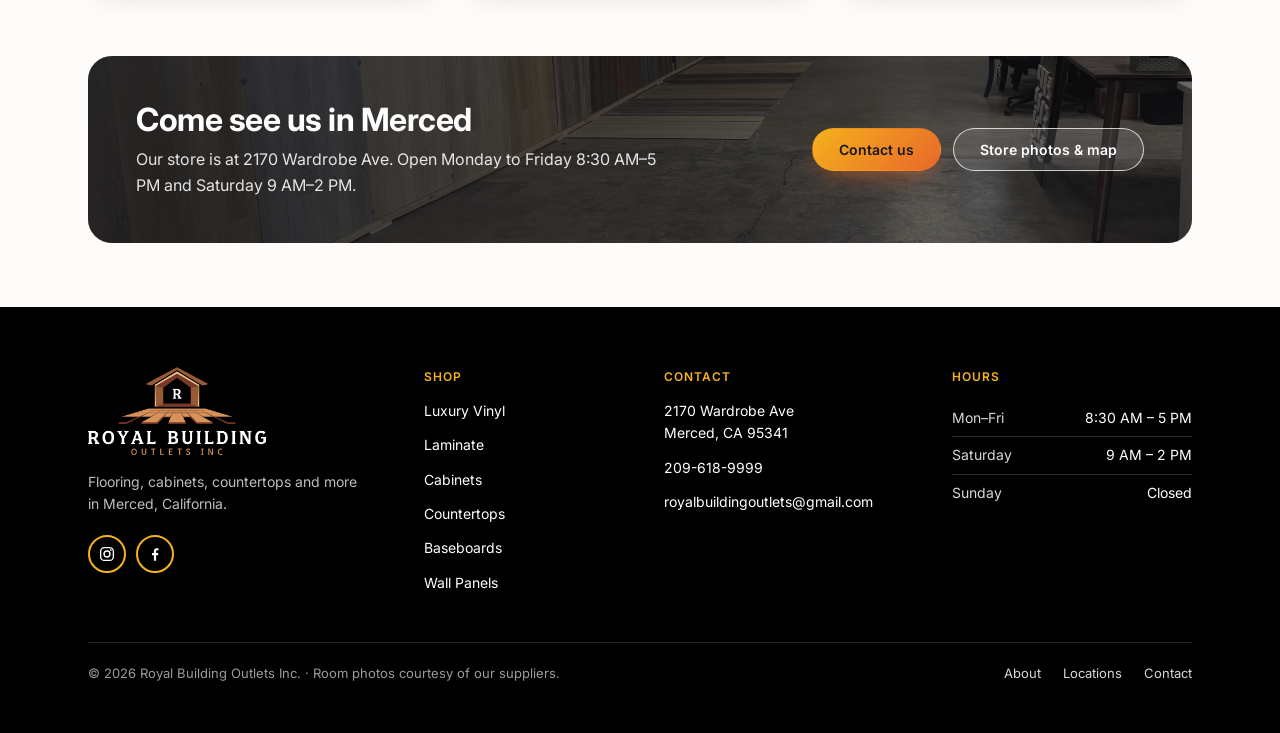
==== commit efa4e9f2: "Site refresh: navigation, page layouts, phone menu, SEO - One-row header with Flooring menu, phone n" ====
--- a/about.html
+++ b/about.html
@@ -1,15 +1,29 @@
 <!doctype html>
-<html><head><meta charset="utf-8"><meta name="viewport" content="width=device-width,initial-scale=1">
-<title>Wireframe - About</title><link rel="stylesheet" href="style.css"><link rel="icon" type="image/png" href="images/Logo/Logo.png"></head><body>
+<html lang="en"><head><meta charset="utf-8"><meta name="viewport" content="width=device-width,initial-scale=1">
+<title>About Us | Royal Building Outlets, Merced CA</title>
+<meta name="description" content="Royal Building Outlets Inc is a one-stop shop for flooring, cabinets, countertops and more in Merced, CA.">
+<link rel="canonical" href="https://www.royalbuildingoutlets.com/about.html">
+<meta property="og:type" content="website"><meta property="og:site_name" content="Royal Building Outlets">
+<meta property="og:title" content="About Us | Royal Building Outlets, Merced CA"><meta property="og:description" content="Royal Building Outlets Inc is a one-stop shop for flooring, cabinets, countertops and more in Merced, CA.">
+<meta property="og:url" content="https://www.royalbuildingoutlets.com/about.html"><meta property="og:image" content="https://www.royalbuildingoutlets.com/images/Cata/web/room-08.jpg">
+<meta name="theme-color" content="#ffffff">
+<link rel="preconnect" href="https://fonts.googleapis.com"><link rel="preconnect" href="https://fonts.gstatic.com" crossorigin>
+<link rel="stylesheet" href="https://fonts.googleapis.com/css2?family=Inter:wght@400;500;600;700&amp;display=swap">
+<link rel="stylesheet" href="style.css"><link rel="icon" type="image/png" href="images/Logo/Logo.png"></head><body>
 
-<header><div class="wrap">
+<a class="skip" href="#main">Skip to content</a>
+<header><div class="wrap hwrap">
   <a class="logo" href="index.html"><img src="images/Logo/logo-light.png" alt="Royal Building Outlets Inc" width="1280" height="633"></a>
-  <nav>
-    <a href="index.html">Home</a>
-    <a href="vinyl.html">Vinyl</a>
-    <a href="laminate.html">Laminate</a>
+  <nav id="mainnav" aria-label="Main">
     <div class="dd">
-      <a href="cabinets.html">Cabinets</a>
+      <a href="index.html#flooring">Flooring</a><button type="button" class="dd-toggle" aria-expanded="false" aria-label="Show flooring pages"></button>
+      <div class="menu">
+        <a href="vinyl.html"><b>Luxury Vinyl</b><span>8mm &middot; 20 mil wear layer &middot; $1.59/sq ft</span></a>
+        <a href="laminate.html"><b>Laminate</b><span>14mm &middot; AC4 wear layer</span></a>
+      </div>
+    </div>
+    <div class="dd">
+      <a href="cabinets.html">Cabinets</a><button type="button" class="dd-toggle" aria-expanded="false" aria-label="Show cabinets pages"></button>
       <div class="menu">
         <a href="cabinets.html#base">Base</a>
         <a href="cabinets.html#wall">Wall</a>
@@ -20,7 +34,7 @@
       </div>
     </div>
     <div class="dd">
-      <a href="countertops.html">Countertops</a>
+      <a href="countertops.html">Countertops</a><button type="button" class="dd-toggle" aria-expanded="false" aria-label="Show countertops pages"></button>
       <div class="menu">
         <a href="countertops.html#countertops">Countertops</a>
         <a href="countertops.html#islands">Islands</a>
@@ -28,53 +42,70 @@
     </div>
     <a href="baseboards.html">Baseboards</a>
     <div class="dd">
-      <a href="wall-panels.html">Wall Panels</a>
+      <a href="wall-panels.html">Wall Panels</a><button type="button" class="dd-toggle" aria-expanded="false" aria-label="Show wall panels pages"></button>
       <div class="menu">
         <a href="wall-panels.html#wall">Wall Panels</a>
         <a href="wall-panels.html#shower">Shower Panels</a>
       </div>
     </div>
-    <a class="here" href="about.html">About</a>
+    <a href="about.html" class="here" aria-current="page">About</a>
     <a href="locations.html">Locations</a>
     <a href="contact.html">Contact</a>
+    <div class="nav-foot">
+      <a class="btn solid txt" href="tel:+12096189999"><svg viewBox="0 0 24 24" aria-hidden="true"><path fill="none" stroke="currentColor" stroke-width="1.9" stroke-linecap="round" stroke-linejoin="round" d="M5 4h4l2 5-2.5 1.5a11 11 0 0 0 5 5L15 13l5 2v4a2 2 0 0 1-2 2A16 16 0 0 1 3 6a2 2 0 0 1 2-2z"/></svg>Call 209-618-9999</a>
+      <p>Mon&ndash;Fri 8:30 AM&ndash;5 PM &middot; Sat 9 AM&ndash;2 PM<br>2170 Wardrobe Ave, Merced, CA</p>
+    </div>
   </nav>
+  <div class="hact">
+    <a class="hphone" href="tel:+12096189999" aria-label="Call 209-618-9999"><svg viewBox="0 0 24 24" aria-hidden="true"><path fill="none" stroke="currentColor" stroke-width="1.9" stroke-linecap="round" stroke-linejoin="round" d="M5 4h4l2 5-2.5 1.5a11 11 0 0 0 5 5L15 13l5 2v4a2 2 0 0 1-2 2A16 16 0 0 1 3 6a2 2 0 0 1 2-2z"/></svg><span>209-618-9999</span></a>
+    <a class="btn solid txt hcta" href="contact.html">Contact us</a>
+    <button type="button" class="navbtn" aria-controls="mainnav" aria-expanded="false" aria-label="Open menu"><span></span></button>
+  </div>
 </div></header>
 
-<div class="wrap">
+<main class="wrap" id="main">
   <section>
-    <div class="about-hero" role="img" aria-label="Living room with plank flooring and an open kitchen" style="--about-img:url('images/Cata/web/room-08.jpg')">
+    <div class="about-hero" style="--about-img:url('images/Cata/web/room-08.jpg')">
       <div>
         <h1>Why Choose Royal Building Outlets?</h1>
-        <p>Royal Building Outlets Inc is your one-stop-shop for all your flooring, cabinet, countertop, and shower door needs in North California. Our team of experts is here to help you every step of the way, from choosing the perfect product to installation. We are committed to providing the highest quality materials and services to all of our customers.</p>
+        <p>Royal Building Outlets Inc is your one-stop shop for all your flooring, cabinet, countertop, and shower door needs in Northern California. Our team is here to help you choose the right products and figure out how much you need for your project. We are committed to providing the highest quality materials and service to all of our customers.</p>
       </div>
     </div>
   </section>
 
   <section>
-    <div class="box mini">
-      <div class="img photo" role="img" aria-label="Samples of our vinyl, laminate, cabinets, countertops, baseboards and wall panels" style="background-image:url('images/Flooring/web/products-collage.jpg')"></div>
-      <div>
-        <h3 class="mini-title">Browse our products</h3>
-        <p class="mini-text">See what we carry, or talk to our team about your project.</p>
-        <div class="about-links">
-          <a href="vinyl.html" class="btn txt">Vinyl</a>
-          <a href="laminate.html" class="btn txt">Laminate</a>
-          <a href="cabinets.html" class="btn txt">Cabinets</a>
-          <a href="countertops.html" class="btn txt">Countertops</a>
-          <a href="baseboards.html" class="btn txt">Baseboards</a>
-          <a href="wall-panels.html" class="btn txt">Wall Panels</a>
-          <a href="contact.html" class="btn solid txt">Contact us</a>
-        </div>
-      </div>
+    <div class="sec-head">
+      <span class="eyebrow">What we carry</span>
+      <h2>Floors, cabinets, countertops and more</h2>
+      <p>See what we carry below, or talk to our team about your project.</p>
+    </div>
+    <div class="grid g3 pcards">
+      <a class="pcard" href="vinyl.html"><div class="img photo" role="img" aria-label="Bedroom with luxury vinyl plank flooring" style="background-image:url('images/Cata/web/room-02.jpg')"></div><div class="pbody"><h3>Luxury Vinyl</h3><p>8mm waterproof plank, 17 colors, $1.59 per sq ft.</p><span class="more">Shop vinyl</span></div></a>
+      <a class="pcard" href="laminate.html"><div class="img photo" role="img" aria-label="Living room with laminate flooring" style="background-image:url('images/Cata/web/room-05.jpg')"></div><div class="pbody"><h3>Laminate</h3><p>14mm waterproof laminate with an AC4 wear layer, 20 colors.</p><span class="more">Shop laminate</span></div></a>
+      <a class="pcard" href="cabinets.html"><div class="img photo" role="img" aria-label="Kitchen with white shaker cabinets" style="background-image:url('images/Cabinets/banner.jpg')"></div><div class="pbody"><h3>Cabinets</h3><p>Base, wall, pantry, vanity, sink base and corner cabinets.</p><span class="more">View cabinets</span></div></a>
+      <a class="pcard" href="countertops.html"><div class="img photo" role="img" aria-label="T307 quartz countertop close-up" style="background-image:url('images/Countertops/web/T307.jpg')"></div><div class="pbody"><h3>Countertops</h3><p>Quartz countertops and kitchen islands.</p><span class="more">View countertops</span></div></a>
+      <a class="pcard" href="baseboards.html"><div class="img photo" role="img" aria-label="Baseboard profiles on a sample board" style="background-image:url('images/Baseboard/web/board-overview.jpg')"></div><div class="pbody"><h3>Baseboards</h3><p>Baseboards, crown molding, door trim, base shoe and quarter round.</p><span class="more">View baseboards</span></div></a>
+      <a class="pcard" href="wall-panels.html"><div class="img photo" role="img" aria-label="Living room with an acoustic slat wall panel" style="background-image:url('images/Wall_Panels/web/2-room.jpg')"></div><div class="pbody"><h3>Wall Panels</h3><p>Acoustic slat wall panels and shower panels.</p><span class="more">View wall panels</span></div></a>
     </div>
   </section>
-</div>
 
-<footer><div class="wrap"><div class="grid g3">
-  <div><a class="logo" href="index.html"><img src="images/Logo/Logo.png" alt="Royal Building Outlets Inc" width="1280" height="633"></a></div>
-  <div><div class="fcol"><h4>Contact</h4><a href="https://www.google.com/maps/search/?api=1&amp;query=2170+Wardrobe+Ave+Merced+CA+95341" target="_blank" rel="noopener">2170 Wardrobe Ave<br>Merced, CA 95341</a><a href="tel:+12096189999">209-618-9999</a><a href="mailto:royalbuildingoutlets@gmail.com">royalbuildingoutlets@gmail.com</a></div></div>
-  <div><div class="fcol"><h4>Hours</h4><div class="hrs"><span>Mon&ndash;Fri</span><span>8:30 AM &ndash; 5 PM</span></div><div class="hrs"><span>Saturday</span><span>9 AM &ndash; 2 PM</span></div><div class="hrs"><span>Sunday</span><span>Closed</span></div></div><span class="social"><a href="#" aria-label="Instagram"><svg viewBox="0 0 24 24" aria-hidden="true"><rect x="3.5" y="3.5" width="17" height="17" rx="5" fill="none" stroke="currentColor" stroke-width="1.8"/><circle cx="12" cy="12" r="4" fill="none" stroke="currentColor" stroke-width="1.8"/><circle cx="17.2" cy="6.8" r="1.2" fill="currentColor"/></svg></a><a href="https://www.facebook.com/people/Royal-Build/pfbid0Puxi76APLGJigcukLMW54oCZdmjU9fzhBERXR9j2Nn4Rtbv2d5swnHq3gfGUP66rl/" target="_blank" rel="noopener" aria-label="Facebook"><svg viewBox="0 0 24 24" aria-hidden="true"><path fill="currentColor" d="M13.5 21v-7.5h2.6l.4-3h-3V8.6c0-.9.3-1.5 1.6-1.5h1.6V4.4c-.3 0-1.2-.1-2.3-.1-2.3 0-3.9 1.4-3.9 4v2.2H8v3h2.6V21h2.9z"/></svg></a></span></div>
-</div></div></footer>
-<a class="chat" href="contact.html" aria-label="Send us a message"></a>
+  <section class="cta-band" style="--cta-img:url('images/Store_Images/store.jpg')">
+    <div><h2>Come see us in Merced</h2><p>Our store is at 2170 Wardrobe Ave. Open Monday to Friday 8:30 AM&ndash;5 PM and Saturday 9 AM&ndash;2 PM.</p></div>
+    <div class="btn-row"><a class="btn solid txt" href="contact.html">Contact us</a><a class="btn txt ghost" href="locations.html">Store photos &amp; map</a></div>
+  </section>
+</main>
+
+<footer><div class="wrap">
+  <div class="fgrid">
+    <div class="fbrand"><a class="logo" href="index.html"><img src="images/Logo/Logo.png" alt="Royal Building Outlets Inc" width="1280" height="633"></a>
+      <p>Flooring, cabinets, countertops and more in Merced, California.</p><span class="social"><a href="https://www.instagram.com/royalbuildingoutlets/" target="_blank" rel="noopener" aria-label="Instagram"><svg viewBox="0 0 24 24" aria-hidden="true"><rect x="3.5" y="3.5" width="17" height="17" rx="5" fill="none" stroke="currentColor" stroke-width="1.8"/><circle cx="12" cy="12" r="4" fill="none" stroke="currentColor" stroke-width="1.8"/><circle cx="17.2" cy="6.8" r="1.2" fill="currentColor"/></svg></a><a href="https://www.facebook.com/people/Royal-Build/pfbid0Puxi76APLGJigcukLMW54oCZdmjU9fzhBERXR9j2Nn4Rtbv2d5swnHq3gfGUP66rl/" target="_blank" rel="noopener" aria-label="Facebook"><svg viewBox="0 0 24 24" aria-hidden="true"><path fill="currentColor" d="M13.5 21v-7.5h2.6l.4-3h-3V8.6c0-.9.3-1.5 1.6-1.5h1.6V4.4c-.3 0-1.2-.1-2.3-.1-2.3 0-3.9 1.4-3.9 4v2.2H8v3h2.6V21h2.9z"/></svg></a></span></div>
+    <div class="fcol"><h4>Shop</h4><a href="vinyl.html">Luxury Vinyl</a><a href="laminate.html">Laminate</a><a href="cabinets.html">Cabinets</a><a href="countertops.html">Countertops</a><a href="baseboards.html">Baseboards</a><a href="wall-panels.html">Wall Panels</a></div>
+    <div class="fcol"><h4>Contact</h4><a href="https://www.google.com/maps/search/?api=1&amp;query=2170+Wardrobe+Ave+Merced+CA+95341" target="_blank" rel="noopener">2170 Wardrobe Ave<br>Merced, CA 95341</a><a href="tel:+12096189999">209-618-9999</a><a href="mailto:royalbuildingoutlets@gmail.com">royalbuildingoutlets@gmail.com</a></div>
+    <div class="fcol"><h4>Hours</h4><div class="hrs"><span>Mon&ndash;Fri</span><span>8:30 AM &ndash; 5 PM</span></div><div class="hrs"><span>Saturday</span><span>9 AM &ndash; 2 PM</span></div><div class="hrs"><span>Sunday</span><span>Closed</span></div></div>
+  </div>
+  <div class="fbottom"><span>&copy; <span data-year>2026</span> Royal Building Outlets Inc. &middot; Room photos courtesy of our suppliers.</span><span class="flinks"><a href="about.html">About</a><a href="locations.html">Locations</a><a href="contact.html">Contact</a></span></div>
+</div></footer>
+<a class="chat" href="mailto:royalbuildingoutlets@gmail.com" aria-label="Email us at royalbuildingoutlets@gmail.com" title="Email us"></a>
+<script src="site.js"></script>
 <script src="motion.js"></script>
 </body></html>
--- a/style.css
+++ b/style.css
@@ -1,5 +1,3 @@
-@import url('https://fonts.googleapis.com/css2?family=Inter:wght@400;500;600;700&display=swap');
-
 /* Light, modern layout. Palette from the company flyer: white, gold, orange, black, red accent */
 :root {
   --bg: #fdfcfa;          /* warm white page */
@@ -19,7 +17,7 @@
   --shadow: 0 10px 30px -14px rgba(60,40,10,.25);
 }
 * { box-sizing: border-box; }
-html { scroll-behavior: smooth; scroll-padding-top: 96px; }
+html { scroll-behavior: smooth; scroll-padding-top: 92px; }
 body { font-family: 'Inter', system-ui, -apple-system, 'Segoe UI', Arial, sans-serif; margin: 0; color: var(--text); background: var(--bg); -webkit-font-smoothing: antialiased; }
 a { color: inherit; }
 .wrap { max-width: 1160px; margin: 0 auto; padding: 0 28px; }
@@ -31,9 +29,9 @@
 .logo { display: block; width: 130px; height: 40px; border-radius: 10px; border: 1.5px solid var(--gold); position: relative; background: #fff; }
 .logo::after { content: ""; position: absolute; left: 12px; right: 12px; top: 50%; height: 6px; margin-top: -3px; border-radius: 3px; background: var(--grad); }
 nav { display: flex; gap: 6px; align-items: center; flex-wrap: wrap; }
-nav a { color: var(--muted); text-decoration: none; font-size: 14px; font-weight: 500; padding: 8px 14px; border-radius: 999px; transition: color .15s, background .15s; }
+nav a { color: #55524c; text-decoration: none; font-size: 14px; font-weight: 500; padding: 8px 12px; border-radius: 999px; white-space: nowrap; transition: color .15s, background .15s; }
 nav a:hover { color: var(--text); background: var(--surface2); }
-nav a.here { color: #17171a; background: var(--grad); }
+nav a.here { color: #17171a; background: var(--tint); font-weight: 600; }
 .icon { display: inline-block; width: 28px; height: 28px; border: 2px solid var(--gold); border-radius: 50%; margin-right: 6px; vertical-align: middle; background: #fff; }
 
 /* image placeholders */
@@ -104,7 +102,7 @@
 /* floating message button */
 .chat { position: fixed; right: 24px; bottom: 24px; width: 60px; height: 60px; border-radius: 50%; background: var(--grad);
   display: flex; align-items: center; justify-content: center; z-index: 40; box-shadow: 0 14px 30px -8px rgba(232,103,43,.6); }
-.chat::before { content: ""; width: 30px; height: 30px; background: no-repeat center / contain url("data:image/svg+xml,%3Csvg xmlns='http://www.w3.org/2000/svg' viewBox='0 0 24 24'%3E%3Cpath d='M4 5.5A2.5 2.5 0 0 1 6.5 3h11A2.5 2.5 0 0 1 20 5.5v8a2.5 2.5 0 0 1-2.5 2.5H10l-4.2 3.6c-.5.4-1.3.1-1.3-.6V16A2.5 2.5 0 0 1 4 13.5z' fill='%2317171a'/%3E%3Ccircle cx='8.5' cy='9.5' r='1.3' fill='%23f5b21b'/%3E%3Ccircle cx='12' cy='9.5' r='1.3' fill='%23f5b21b'/%3E%3Ccircle cx='15.5' cy='9.5' r='1.3' fill='%23f5b21b'/%3E%3C/svg%3E"); }
+.chat::before { content: ""; width: 30px; height: 30px; background: no-repeat center / contain url("data:image/svg+xml,%3Csvg xmlns='http://www.w3.org/2000/svg' viewBox='0 0 24 24'%3E%3Crect x='3' y='5' width='18' height='14' rx='2.5' fill='none' stroke='%2317171a' stroke-width='2'/%3E%3Cpath d='M4 7.5l8 6 8-6' fill='none' stroke='%2317171a' stroke-width='2' stroke-linecap='round' stroke-linejoin='round'/%3E%3C/svg%3E"); }
 
 /* cabinets dropdown */
 .dd { position: relative; padding-bottom: 12px; margin-bottom: -12px; }
@@ -349,12 +347,10 @@
 /* real logo */
 .logo, .logo:hover { width: auto; height: auto; border: 0; background: none; border-radius: 0; display: block; }
 .logo::after { display: none; }
-.logo img { display: block; height: 72px; width: auto; transform-origin: left center; transition: transform .35s cubic-bezier(.2,.7,.2,1); }
-header { padding: 10px 0; }
-header.scrolled .logo img { transform: scale(.78); }   /* scale, not resize: no layout shift while scrolling */
+.logo img { display: block; height: 58px; width: auto; }
 footer .logo { background: none; }
 footer .logo img { height: 104px; }
-@media (max-width: 760px) { .logo img { height: 56px; } footer .logo img { height: 84px; } }
+@media (max-width: 1100px) { .logo img { height: 46px; } footer .logo img { height: 84px; } }
 
 /* countertops / islands switch */
 .seg { display: inline-flex; padding: 4px; gap: 4px; background: var(--surface2); border: 1px solid var(--border); border-radius: 999px; }
@@ -409,3 +405,311 @@
 .colorgrid .card.soon { cursor: default; opacity: .75; }
 .colorgrid .card.soon .img { background: repeating-linear-gradient(135deg, var(--surface2) 0 14px, var(--surface) 14px 28px); }
 .colorgrid .card.soon .img::after { display: none; }
+
+/* locations: swipeable store photos */
+.gallery { position: relative; }
+.gal-track { display: flex; overflow-x: auto; scroll-snap-type: x mandatory; scrollbar-width: none; border-radius: var(--r); }
+.gal-track::-webkit-scrollbar { display: none; }
+.gal-track .img { flex: 0 0 100%; scroll-snap-align: start; min-height: 0; aspect-ratio: 16 / 9; border-radius: 0; }
+.gal-btn { position: absolute; top: calc(50% - 22px); width: 40px; height: 40px; border-radius: 50%; border: 0; background: rgba(255,255,255,.9); color: #17171a; font-size: 26px; line-height: 1; cursor: pointer; box-shadow: 0 4px 14px rgba(0,0,0,.25); }
+.gal-btn.prev { left: 10px; } .gal-btn.next { right: 10px; }
+.gal-btn:disabled { opacity: 0; pointer-events: none; }
+.gal-dots { display: flex; justify-content: center; gap: 8px; margin-top: 12px; }
+.gal-dots button { width: 9px; height: 9px; padding: 0; border-radius: 50%; border: 0; background: var(--border); cursor: pointer; }
+.gal-dots button.on { background: var(--orange); }
+/* vinyl price: block in the product panel, sticker on the home page photo */
+.price { display: flex; align-items: baseline; gap: 10px; flex-wrap: wrap; margin: 16px 0 4px; padding: 14px 18px; border-radius: 14px; background: var(--tint); border: 1px solid rgba(245,178,27,.45); }
+.price .amt { font-size: 38px; font-weight: 700; line-height: 1; letter-spacing: -.5px; background: var(--grad); -webkit-background-clip: text; background-clip: text; color: transparent; }
+.price .per { font-size: 15px; font-weight: 600; color: var(--text); }
+.price .note { flex-basis: 100%; font-size: 13px; color: var(--muted); }
+.price-sticker { position: absolute; top: 18px; left: 18px; z-index: 2; display: flex; flex-direction: column; align-items: center; justify-content: center; width: 112px; height: 112px; border-radius: 50%; background: var(--grad); color: #17171a; box-shadow: 0 12px 26px -10px rgba(194,77,20,.55); transform: rotate(-8deg); text-align: center; }
+.price-sticker .amt { font-size: 28px; font-weight: 700; line-height: 1; }
+.price-sticker .per { font-size: 12px; font-weight: 600; margin-top: 4px; text-transform: uppercase; letter-spacing: .6px; }
+@media (max-width: 760px) { .price-sticker { width: 88px; height: 88px; top: 12px; left: 12px; } .price-sticker .amt { font-size: 22px; } .price .amt { font-size: 32px; } }
+/* home page colour swatches link to that colour on its flooring page */
+a.swatch-link { display: block; color: inherit; text-decoration: none; cursor: pointer; }
+a.swatch-link .img { transition: transform .3s ease, box-shadow .3s ease; }
+a.swatch-link:hover .img { transform: translateY(-4px); box-shadow: 0 0 0 3px var(--bg), 0 0 0 5px var(--orange); }
+a.swatch-link:hover .pfname { color: var(--orange-deep); }
+
+/* =====================================================================
+   Site refresh: one-row header with phone menu, page headers, home page
+   sections, footer columns, keyboard focus, phone layouts
+   ===================================================================== */
+
+/* ---------- keyboard focus + skip link ---------- */
+:focus-visible { outline: 3px solid var(--gold); outline-offset: 2px; }
+.skip { position: absolute; left: 12px; top: -60px; z-index: 100; background: var(--ink); color: #fff; padding: 10px 16px; border-radius: 10px; font-size: 14px; font-weight: 600; text-decoration: none; }
+.skip:focus { top: 12px; }
+
+/* ---------- header: logo, links and actions on one row ---------- */
+header { padding: 0; }
+header .hwrap { flex-wrap: nowrap; gap: 20px; min-height: 76px; }
+header nav { margin-left: auto; gap: 2px; flex-wrap: nowrap; }
+.hact { display: flex; align-items: center; gap: 14px; flex: none; }
+.hphone { display: inline-flex; align-items: center; gap: 8px; font-size: 14px; font-weight: 600; text-decoration: none; color: var(--text); white-space: nowrap; }
+.hphone svg { width: 18px; height: 18px; color: var(--orange-deep); flex: none; }
+.hphone:hover { color: var(--orange-deep); }
+.btn.hcta { margin: 0; padding: 11px 20px; white-space: nowrap; }
+.navbtn, .dd-toggle, .nav-foot, nav > a[href="contact.html"] { display: none; }
+/* flooring dropdown: name plus a short spec line */
+.menu a b { display: block; font-weight: 600; }
+.menu a span { display: block; font-size: 12px; color: var(--muted); margin-top: 2px; font-weight: 400; }
+nav .dd:first-child .menu { min-width: 250px; }
+nav .menu a[aria-current="page"] { background: var(--tint); }
+nav .dd.touch-open .menu { visibility: visible; opacity: 1; transform: none; transition-delay: 0s; }
+
+@media (max-width: 1240px) {
+  .hphone span { display: none; }
+  .hphone { width: 42px; height: 42px; justify-content: center; border: 1px solid var(--border); border-radius: 50%; background: #fff; }
+}
+
+/* phones and tablets: menu button opens a full list under the header */
+@media (max-width: 1100px) {
+  header .hwrap { min-height: 64px; gap: 12px; }
+  .hact { margin-left: auto; gap: 10px; }
+  .btn.hcta { display: none; }
+  .navbtn { display: inline-flex; align-items: center; justify-content: center; width: 42px; height: 42px; padding: 0; border: 1px solid var(--border); border-radius: 50%; background: #fff; cursor: pointer; color: var(--text); }
+  .navbtn span, .navbtn span::before, .navbtn span::after { display: block; width: 18px; height: 2px; border-radius: 2px; background: currentColor; position: relative; transition: transform .25s ease, background .2s ease; }
+  .navbtn span::before, .navbtn span::after { content: ""; position: absolute; left: 0; }
+  .navbtn span::before { top: -6px; } .navbtn span::after { top: 6px; }
+  .navbtn[aria-expanded="true"] span { background: transparent; }
+  .navbtn[aria-expanded="true"] span::before { transform: translateY(6px) rotate(45deg); }
+  .navbtn[aria-expanded="true"] span::after { transform: translateY(-6px) rotate(-45deg); }
+
+  header nav { display: none; position: absolute; top: 100%; left: 0; right: 0; height: calc(100vh - var(--hh, 64px)); height: calc(100dvh - var(--hh, 64px));
+    overflow-y: auto; overscroll-behavior: contain; background: #fff; border-top: 1px solid var(--border); flex-direction: column; align-items: stretch; gap: 0; padding: 6px 24px 32px; margin: 0; }
+  header nav.open { display: flex; }
+  body.nav-open { overflow: hidden; }
+  header nav > a, header nav .dd > a { font-size: 17px; font-weight: 600; color: var(--text); padding: 15px 2px; border-radius: 0; background: none; }
+  header nav > a { border-bottom: 1px solid var(--border); }
+  header nav > a[href="contact.html"] { display: block; }
+  header nav .dd { position: static; padding: 0; margin: 0; display: grid; grid-template-columns: 1fr auto; align-items: center; border-bottom: 1px solid var(--border); }
+  header nav .dd > a::after { content: none; }
+  header nav a.here { color: var(--orange-deep); background: none; }
+  .dd-toggle { display: inline-flex; align-items: center; justify-content: center; width: 44px; height: 44px; border: 0; border-radius: 50%; background: var(--surface2); cursor: pointer; }
+  .dd-toggle::before { content: ""; width: 8px; height: 8px; border-right: 2px solid var(--text); border-bottom: 2px solid var(--text); transform: translateY(-2px) rotate(45deg); transition: transform .2s ease; }
+  .dd.open > .dd-toggle::before { transform: translateY(2px) rotate(-135deg); }
+  header nav .menu { grid-column: 1 / -1; position: static; display: none; visibility: visible; opacity: 1; transform: none; border: 0; box-shadow: none; background: none; min-width: 0; padding: 0 0 12px; transition: none; }
+  header nav .dd.open .menu { display: block; }
+  header nav .menu a { font-size: 15px; padding: 11px 14px; color: var(--text); }
+  header nav .menu a span { font-size: 12.5px; }
+  .nav-foot { display: block; margin-top: 24px; text-align: center; }
+  .nav-foot .btn { display: flex; align-items: center; justify-content: center; gap: 10px; width: 100%; margin: 0; font-size: 16px; padding: 15px 20px; }
+  .nav-foot .btn svg { width: 18px; height: 18px; }
+  .nav-foot p { margin: 14px 0 0; font-size: 13px; line-height: 1.7; color: var(--muted); }
+}
+
+/* ---------- shared text pieces ---------- */
+.eyebrow { display: inline-block; font-size: 12px; font-weight: 700; letter-spacing: 1.4px; text-transform: uppercase; color: var(--orange-deep); margin-bottom: 10px; }
+.sec-head { margin-bottom: 28px; }
+.sec-head h2 { margin: 0; font-size: clamp(26px, 3vw, 34px); font-weight: 700; letter-spacing: -.6px; line-height: 1.15; }
+.sec-head p { margin: 10px 0 0; color: var(--muted); font-size: 16px; line-height: 1.6; max-width: 60ch; }
+.sec-head.row { display: flex; justify-content: space-between; align-items: flex-end; gap: 16px 32px; flex-wrap: wrap; }
+.btn.ghost { background: rgba(255,255,255,.1); border-color: rgba(255,255,255,.75); color: #fff; }
+.btn.ghost:hover { background: rgba(255,255,255,.2); }
+.btn-row { display: flex; flex-wrap: wrap; gap: 12px; margin-top: 26px; }
+.btn-row .btn { margin: 0; }
+.grid-note { margin: 22px 0 0; color: var(--muted); font-size: 14px; }
+
+/* ---------- page header over a photo ---------- */
+.page-hero { position: relative; isolation: isolate; overflow: hidden; display: flex; align-items: flex-end; min-height: 300px; padding: 44px 48px; border-radius: 24px; color: #fff;
+  background: #2a2a2e no-repeat; background-size: cover; background-position: 50% calc(58% + var(--py, 0px)); }
+.page-hero::before { content: ""; position: absolute; inset: 0; z-index: -1;
+  background: linear-gradient(90deg, rgba(17,17,19,.74) 0%, rgba(17,17,19,.5) 42%, rgba(17,17,19,.05) 78%), linear-gradient(0deg, rgba(17,17,19,.35), rgba(17,17,19,0) 55%); }
+.page-hero .eyebrow { color: var(--gold); }
+.page-hero h1 { margin: 0 0 10px; font-size: clamp(30px, 4.2vw, 46px); font-weight: 700; letter-spacing: -1px; line-height: 1.1; }
+.page-hero p { margin: 0; max-width: 52ch; font-size: 17px; line-height: 1.6; color: rgba(255,255,255,.92); }
+/* plain page header (no photo) */
+.page-head { margin-top: 48px; }
+.page-head h1 { margin: 0 0 10px; font-size: clamp(32px, 4vw, 44px); font-weight: 700; letter-spacing: -1px; line-height: 1.1; }
+.page-head p { margin: 0; color: var(--muted); font-size: 17px; line-height: 1.6; max-width: 62ch; }
+.page-head + section { margin-top: 36px; }
+
+/* ---------- home: hero ---------- */
+.home-hero { position: relative; isolation: isolate; overflow: hidden; display: flex; align-items: center; min-height: 560px; padding: 56px; border-radius: 28px; color: #fff;
+  background: #2a2a2e no-repeat; background-size: cover; background-position: 50% calc(60% + var(--py, 0px)); }
+.home-hero::before { content: ""; position: absolute; inset: 0; z-index: -1;
+  background: linear-gradient(90deg, rgba(17,17,19,.78) 0%, rgba(17,17,19,.55) 38%, rgba(17,17,19,0) 72%); }
+.home-hero .eyebrow { color: var(--gold); }
+.home-hero h1 { margin: 0 0 16px; max-width: 15ch; font-size: clamp(36px, 5.2vw, 60px); font-weight: 700; letter-spacing: -1.6px; line-height: 1.04; }
+.home-hero p { margin: 0; max-width: 44ch; font-size: 18px; line-height: 1.6; color: rgba(255,255,255,.92); }
+.home-hero .btn-row { margin-top: 30px; }
+.home-hero .btn { padding: 14px 28px; font-size: 15px; }
+
+/* quick facts under the hero */
+.facts { display: grid; grid-template-columns: repeat(4, 1fr); margin-top: 20px; background: var(--surface); border: 1px solid var(--border); border-radius: 20px; box-shadow: var(--shadow); }
+.fact { display: flex; align-items: center; gap: 14px; padding: 20px 22px; }
+.fact + .fact { border-left: 1px solid var(--border); }
+.fact .cico { width: 44px; height: 44px; }
+.fact b { display: block; font-size: 15px; font-weight: 600; }
+.fact span:not(.cico) { display: block; font-size: 13px; color: var(--muted); margin-top: 2px; }
+.fact a { color: inherit; text-decoration: none; }
+.fact a:hover { color: var(--orange-deep); }
+section.hero-sec { margin-top: 32px; }
+
+/* ---------- home: flooring rows ---------- */
+.floor-row { display: grid; grid-template-columns: 1.2fr 1fr; gap: 48px; align-items: center; }
+.floor-row + .floor-row { margin-top: 56px; }
+.floor-row.flip .floor-photo { order: 2; }
+.floor-photo { display: block; position: relative; }
+.floor-photo .img { min-height: 0; aspect-ratio: 4 / 3; border-radius: 22px; background-position: center 58%; }
+.floor-info h3 { margin: 14px 0 10px; font-size: 32px; font-weight: 700; letter-spacing: -.6px; }
+.floor-info > p { margin: 0; color: var(--muted); font-size: 16px; line-height: 1.6; max-width: 46ch; }
+.floor-info .feat-specs { margin: 20px 0; }
+.sw-label { font-size: 12px; font-weight: 600; letter-spacing: .8px; text-transform: uppercase; color: var(--muted); margin-bottom: 10px; }
+.swatches { display: grid; grid-template-columns: repeat(5, 1fr); gap: 10px; max-width: 440px; }
+.swatches a { display: block; text-decoration: none; color: inherit; font-size: 12px; font-weight: 600; text-align: center; }
+.swatches a .img { min-height: 0; aspect-ratio: 1; border-radius: 12px; margin-bottom: 6px; transition: transform .25s ease, box-shadow .25s ease; }
+.swatches a:hover .img { transform: translateY(-3px); box-shadow: 0 0 0 2px var(--bg), 0 0 0 4px var(--orange); }
+.swatches a:hover { color: var(--orange-deep); }
+.floor-info .btn { margin-top: 24px; }
+
+/* ---------- product cards (home, about) ---------- */
+.pcard { display: flex; flex-direction: column; text-decoration: none; color: inherit; background: var(--surface); border: 1px solid var(--border); border-radius: 20px; overflow: hidden; box-shadow: var(--shadow);
+  transition: transform .35s cubic-bezier(.2,.7,.2,1), box-shadow .35s ease, border-color .25s ease; }
+.pcard .img { min-height: 0; aspect-ratio: 4 / 3; border: 0; border-radius: 0; transition: transform .5s cubic-bezier(.2,.7,.2,1); }
+.pcard .pbody { padding: 18px 20px 20px; display: flex; flex-direction: column; flex: 1; }
+.pcard h3 { margin: 0 0 6px; font-size: 19px; font-weight: 700; letter-spacing: -.3px; }
+.pcard p { margin: 0 0 14px; color: var(--muted); font-size: 14px; line-height: 1.55; }
+.pcard .more { margin-top: auto; font-size: 14px; font-weight: 600; color: var(--orange-deep); }
+.pcard .more::after { content: " \2192"; transition: margin .2s ease; }
+.pcard:hover { transform: translateY(-4px); box-shadow: 0 22px 40px -22px rgba(60,40,10,.4); border-color: #ecd9ae; }
+.pcard:hover .more::after { margin-left: 4px; }
+
+/* ---------- visit us: map + details ---------- */
+.visit { display: grid; grid-template-columns: 1.5fr 1fr; gap: 24px; align-items: stretch; }
+.visit .mapwrap { min-height: 420px; }
+.visit .mapwrap iframe { min-height: 420px; }
+.vcard { padding: 26px 28px; }
+.vcard h2, .vcard h3 { margin: 0 0 6px; font-size: 22px; font-weight: 700; letter-spacing: -.3px; }
+.vcard .crow { padding: 12px 0; }
+.vcard .cval { font-size: 16px; }
+.vcard .cico { width: 40px; height: 40px; }
+.vcard .cico svg { width: 20px; height: 20px; }
+.hours { margin-top: 8px; }
+.hours .h { display: flex; justify-content: space-between; gap: 16px; padding: 9px 0; border-bottom: 1px solid var(--border); font-size: 14px; }
+.hours .h:last-child { border-bottom: 0; }
+.hours .h span:first-child { color: var(--muted); }
+.hours .h span:last-child { font-weight: 600; }
+.hours-title { margin: 18px 0 2px; font-size: 12px; font-weight: 600; letter-spacing: .8px; text-transform: uppercase; color: var(--muted); }
+.vcard .btn-row { margin-top: 20px; }
+
+/* ---------- message block ---------- */
+.msg { display: grid; grid-template-columns: 1fr 1.6fr; gap: 40px; align-items: start; }
+.msg h2 { margin: 0 0 10px; font-size: clamp(26px, 3vw, 34px); font-weight: 700; letter-spacing: -.6px; }
+.msg-intro p { margin: 0; color: var(--muted); font-size: 16px; line-height: 1.65; }
+.msg-intro a { color: var(--orange-deep); font-weight: 600; text-decoration: none; }
+
+/* ---------- call-to-action band ---------- */
+.cta-band { position: relative; isolation: isolate; overflow: hidden; display: flex; align-items: center; justify-content: space-between; gap: 24px 40px; flex-wrap: wrap;
+  padding: 44px 48px; border-radius: 24px; color: #fff; background: #1b1b1f var(--cta-img, none) center 60% / cover no-repeat; }
+.cta-band::before { content: ""; position: absolute; inset: 0; z-index: -1; background: linear-gradient(90deg, rgba(17,17,19,.86), rgba(17,17,19,.62)); }
+.cta-band h2 { margin: 0 0 8px; font-size: clamp(24px, 3vw, 32px); font-weight: 700; letter-spacing: -.5px; }
+.cta-band p { margin: 0; max-width: 54ch; color: rgba(255,255,255,.88); font-size: 16px; line-height: 1.6; }
+.cta-band .btn-row { margin: 0; }
+
+/* ---------- cabinets: type chips, width badge, estimate ---------- */
+.chips { display: flex; flex-wrap: wrap; gap: 8px; }
+.chips a { padding: 10px 20px; border: 1px solid var(--border); border-radius: 999px; background: #fff; color: var(--text); text-decoration: none; font-size: 14px; font-weight: 600; white-space: nowrap; transition: background .2s ease, border-color .2s ease; }
+.chips a:hover { border-color: var(--gold); background: var(--tint); }
+.chips a.sel { background: var(--grad); border-color: transparent; color: #17171a; }
+.cablist .item .thumb { display: flex; align-items: center; justify-content: center; font-size: 13px; font-weight: 700; color: var(--orange-deep); background: var(--tint); border-color: #f0dfb6; }
+.cablist .item.on .thumb { color: #17171a; }
+.spec-cta { display: flex; align-items: center; flex-wrap: wrap; gap: 8px 16px; margin-top: 20px; }
+.spec-cta .btn { margin: 0; }
+.spec-cta .est-hint { margin: 0; }
+
+/* ---------- locations / contact layouts ---------- */
+.loc { display: grid; grid-template-columns: 1.35fr 1fr; gap: 24px; align-items: start; }
+.loc .gallery .gal-track { border-radius: 20px; }
+.side-stack { display: grid; gap: 24px; }
+.feat-specs:empty { display: none; }
+
+/* ---------- footer ---------- */
+footer .fgrid { display: grid; grid-template-columns: 1.5fr 1fr 1.25fr 1.25fr; gap: 48px; align-items: start; }
+footer .fbrand p { margin: 16px 0 20px; max-width: 30ch; color: #bdbdc2; font-size: 14px; line-height: 1.6; }
+footer .fbrand .logo img { height: 88px; }
+footer .fbrand .social { margin-top: 0; }
+footer .fbottom { display: flex; justify-content: space-between; align-items: center; flex-wrap: wrap; gap: 12px 24px; margin-top: 48px; padding-top: 22px; border-top: 1px solid #26262b; font-size: 13px; color: #9a9aa0; }
+footer .flinks { display: flex; gap: 22px; }
+footer .flinks a { color: #d8d8dc; text-decoration: none; }
+footer .flinks a:hover { color: var(--gold); }
+
+/* ---------- tablets ---------- */
+@media (max-width: 1000px) {
+  .grid.pcards { grid-template-columns: repeat(2, 1fr); }
+  .facts { grid-template-columns: repeat(2, 1fr); }
+  .fact:nth-child(3) { border-left: 0; }
+  .fact:nth-child(n+3) { border-top: 1px solid var(--border); }
+  footer .fgrid { grid-template-columns: 1fr 1fr; gap: 36px 32px; }
+  .visit, .loc, .msg { grid-template-columns: 1fr; }
+  .grid.colorgrid.g4 { grid-template-columns: repeat(3, 1fr); }
+}
+
+/* ---------- phones ---------- */
+@media (max-width: 760px) {
+  .wrap { padding: 0 18px; }
+  .home-hero { min-height: 520px; padding: 28px 24px; align-items: flex-end; border-radius: 22px; background-position: 62% calc(50% + var(--py, 0px)); }
+  .home-hero::before { background: linear-gradient(0deg, rgba(17,17,19,.86) 0%, rgba(17,17,19,.55) 55%, rgba(17,17,19,.1) 100%); }
+  .home-hero p { font-size: 16px; }
+  .home-hero .btn-row { margin-top: 22px; }
+  .page-hero { min-height: 220px; padding: 26px 22px; border-radius: 20px; }
+  .page-hero::before { background: linear-gradient(0deg, rgba(17,17,19,.82) 0%, rgba(17,17,19,.4) 70%, rgba(17,17,19,.15) 100%); }
+  .page-hero p { font-size: 15px; }
+  .page-head { margin-top: 32px; }
+  .floor-row { grid-template-columns: 1fr; gap: 22px; }
+  .floor-row.flip .floor-photo { order: 0; }
+  .floor-row + .floor-row { margin-top: 48px; }
+  .floor-info h3 { font-size: 28px; margin-top: 10px; }
+  .fact { padding: 16px; gap: 12px; }
+  .fact .cico { width: 38px; height: 38px; }
+  .fact .cico svg { width: 19px; height: 19px; }
+  .fact b { font-size: 14px; }
+  .grid.colorgrid.g4 { grid-template-columns: repeat(2, 1fr); gap: 16px 14px; }
+  .cta-band { padding: 30px 24px; border-radius: 20px; }
+  .vcard { padding: 22px; }
+  .visit .mapwrap, .visit .mapwrap iframe { min-height: 300px; }
+  .chips { flex-wrap: nowrap; overflow-x: auto; margin: 0 -18px; padding: 2px 18px 6px; scrollbar-width: none; }
+  .chips::-webkit-scrollbar { display: none; }
+  footer .fbottom { margin-top: 36px; }
+}
+@media (max-width: 560px) {
+  .grid.pcards { grid-template-columns: 1fr; gap: 14px; }
+  .pcard { flex-direction: row; }
+  .pcard .img { width: 38%; flex: none; aspect-ratio: auto; min-height: 150px; }
+  .pcard .pbody { padding: 16px; }
+  .pcard h3 { font-size: 17px; }
+  .pcard p { font-size: 13px; margin-bottom: 10px; }
+  .facts { grid-template-columns: 1fr 1fr; }
+  footer .fgrid { grid-template-columns: 1fr; }
+  .btn-row .btn { flex: 1 1 auto; text-align: center; }
+}
+@media (max-width: 560px) {
+  .fact { flex-direction: column; align-items: flex-start; gap: 10px; padding: 16px; }
+}
+section.tabs-sec { margin: 32px 0 0; }
+section.tabs-sec + section { margin-top: 32px; }
+.loc .gal-track .img { aspect-ratio: 4 / 3; }
+.vcard > h3:first-child { margin-bottom: 4px; }
+section.page-head { margin-bottom: 0; }
+.split { align-items: start; }
+.side-stack { align-content: start; }
+body.nav-open .chat { display: none; }
+.menu a.sel, nav .menu a.sel { background: var(--tint); color: #17171a; font-weight: 600; }
+@media (max-width: 760px) {
+  .page-hero::before { background: linear-gradient(0deg, rgba(17,17,19,.86) 0%, rgba(17,17,19,.62) 60%, rgba(17,17,19,.5) 100%); }
+}
+.ctext { min-width: 0; }
+form .grid.g2 { gap: 0 24px; }
+@media (max-width: 560px) {
+  .cval.cmail { font-size: 14px; }
+  footer .fcol:nth-child(2) { display: grid; grid-template-columns: 1fr 1fr; gap: 0 16px; }
+  footer .fcol:nth-child(2) h4 { grid-column: 1 / -1; }
+  footer .fcol:nth-child(2) a:last-child { margin-bottom: 12px; }
+}
+
+/* wall/shower panel details: even spacing under the tag, even when there is no name line */
+#wpName:empty { display: none; }
+.info > .tag + .feat-specs, .info > .tag + .badges { margin-top: 18px; }
+.info .badges { margin-top: 18px; }
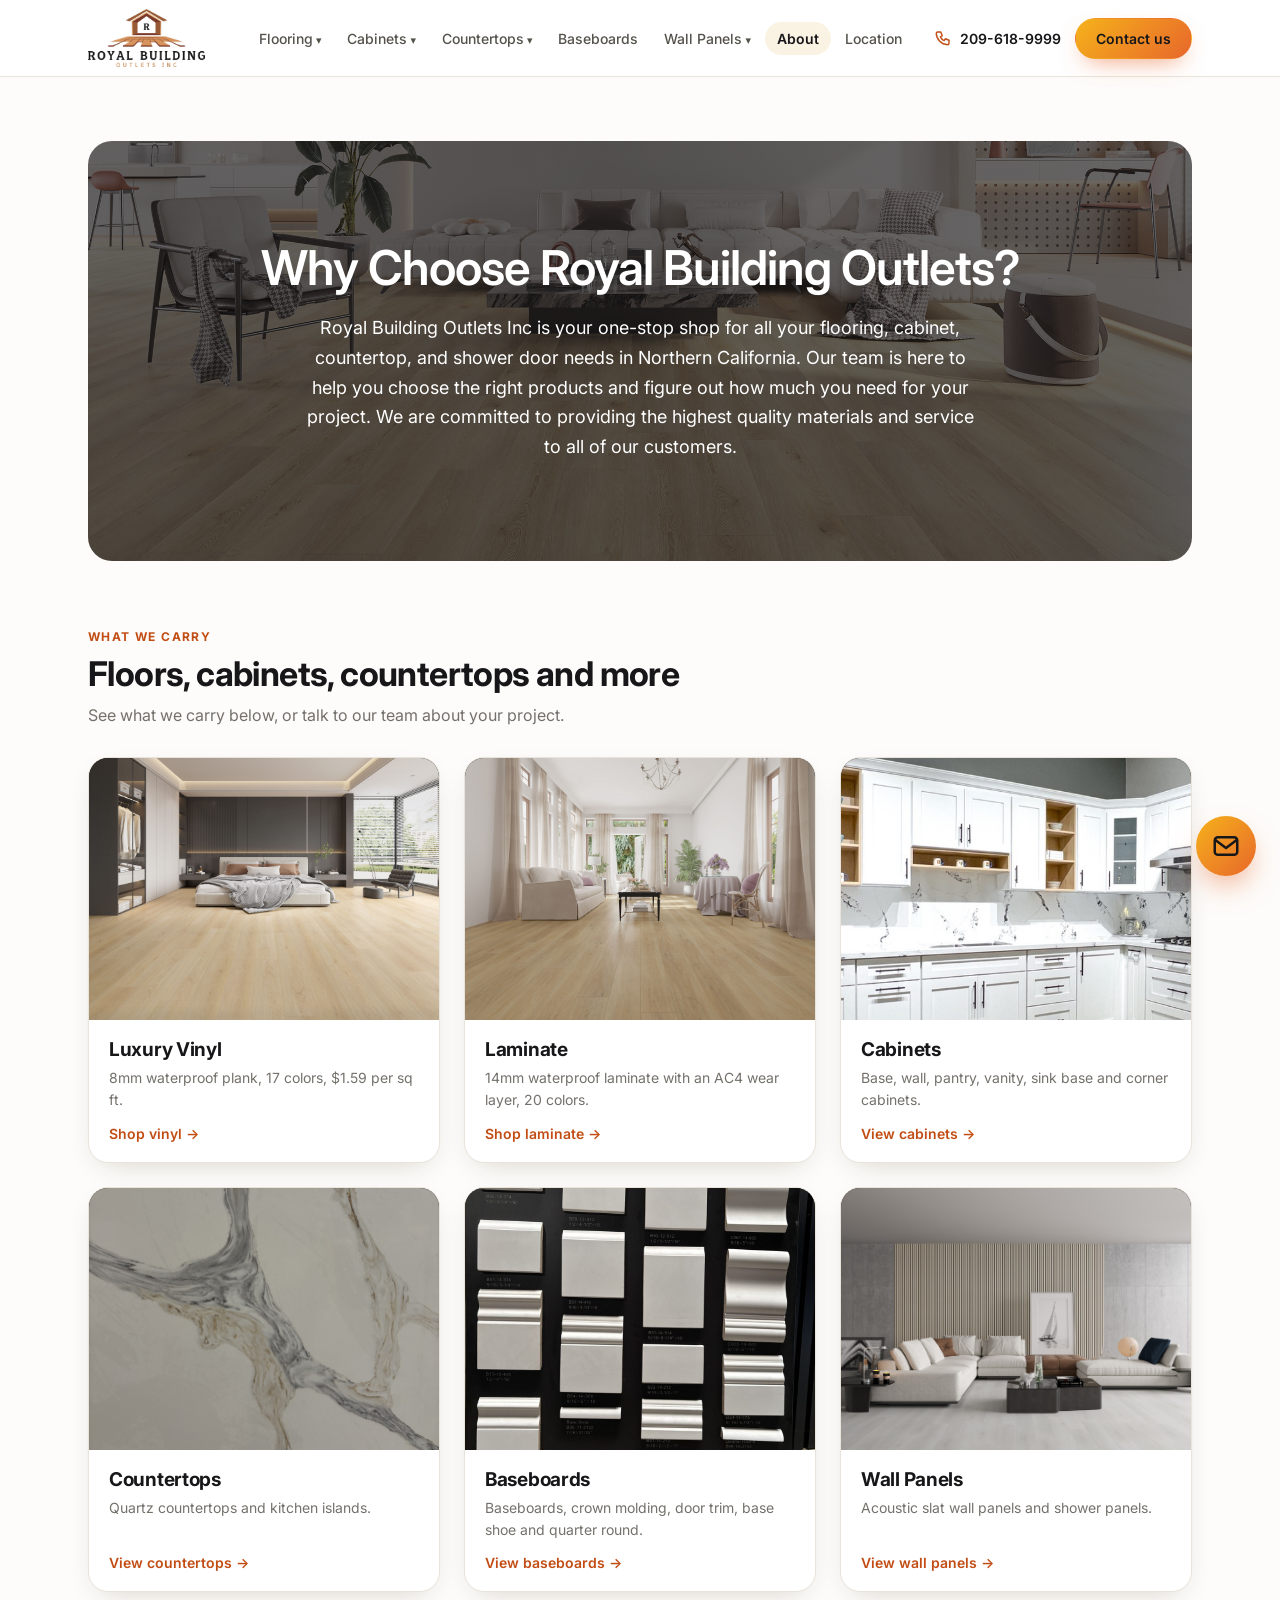
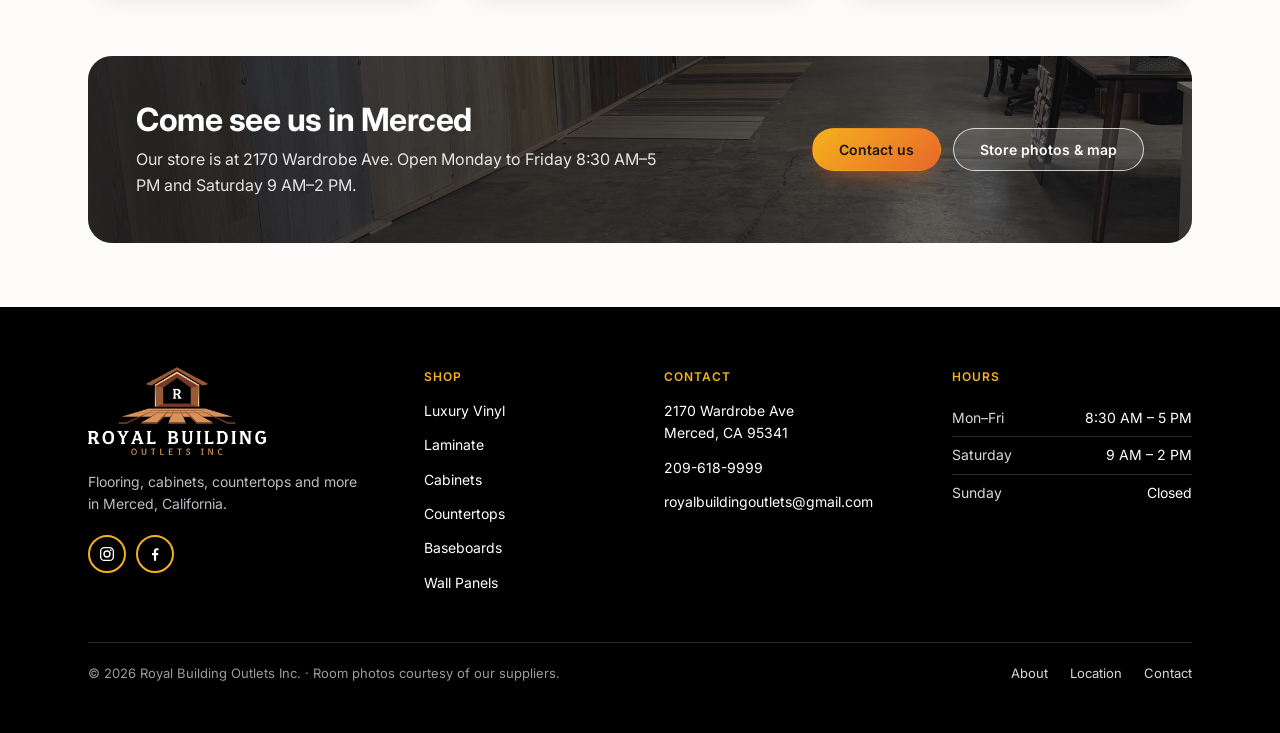
==== commit d50517d5: "Editable product list + "Location" menu label - products.txt controls colors and stock on every prod" ====
--- a/about.html
+++ b/about.html
@@ -9,7 +9,7 @@
 <meta name="theme-color" content="#ffffff">
 <link rel="preconnect" href="https://fonts.googleapis.com"><link rel="preconnect" href="https://fonts.gstatic.com" crossorigin>
 <link rel="stylesheet" href="https://fonts.googleapis.com/css2?family=Inter:wght@400;500;600;700&amp;display=swap">
-<link rel="stylesheet" href="style.css"><link rel="icon" type="image/png" href="images/Logo/Logo.png"></head><body>
+<link rel="stylesheet" href="style.css?v=20261124"><link rel="icon" type="image/png" href="images/Logo/Logo.png"></head><body>
 
 <a class="skip" href="#main">Skip to content</a>
 <header><div class="wrap hwrap">
@@ -49,7 +49,7 @@
       </div>
     </div>
     <a href="about.html" class="here" aria-current="page">About</a>
-    <a href="locations.html">Locations</a>
+    <a href="locations.html">Location</a>
     <a href="contact.html">Contact</a>
     <div class="nav-foot">
       <a class="btn solid txt" href="tel:+12096189999"><svg viewBox="0 0 24 24" aria-hidden="true"><path fill="none" stroke="currentColor" stroke-width="1.9" stroke-linecap="round" stroke-linejoin="round" d="M5 4h4l2 5-2.5 1.5a11 11 0 0 0 5 5L15 13l5 2v4a2 2 0 0 1-2 2A16 16 0 0 1 3 6a2 2 0 0 1 2-2z"/></svg>Call 209-618-9999</a>
@@ -80,8 +80,8 @@
       <p>See what we carry below, or talk to our team about your project.</p>
     </div>
     <div class="grid g3 pcards">
-      <a class="pcard" href="vinyl.html"><div class="img photo" role="img" aria-label="Bedroom with luxury vinyl plank flooring" style="background-image:url('images/Cata/web/room-02.jpg')"></div><div class="pbody"><h3>Luxury Vinyl</h3><p>8mm waterproof plank, 17 colors, $1.59 per sq ft.</p><span class="more">Shop vinyl</span></div></a>
-      <a class="pcard" href="laminate.html"><div class="img photo" role="img" aria-label="Living room with laminate flooring" style="background-image:url('images/Cata/web/room-05.jpg')"></div><div class="pbody"><h3>Laminate</h3><p>14mm waterproof laminate with an AC4 wear layer, 20 colors.</p><span class="more">Shop laminate</span></div></a>
+      <a class="pcard" href="vinyl.html"><div class="img photo" role="img" aria-label="Bedroom with luxury vinyl plank flooring" style="background-image:url('images/Cata/web/room-02.jpg')"></div><div class="pbody"><h3>Luxury Vinyl</h3><p>8mm waterproof plank, <span data-count="vinyl">17</span> colors, $1.59 per sq ft.</p><span class="more">Shop vinyl</span></div></a>
+      <a class="pcard" href="laminate.html"><div class="img photo" role="img" aria-label="Living room with laminate flooring" style="background-image:url('images/Cata/web/room-05.jpg')"></div><div class="pbody"><h3>Laminate</h3><p>14mm waterproof laminate with an AC4 wear layer, <span data-count="laminate">20</span> colors.</p><span class="more">Shop laminate</span></div></a>
       <a class="pcard" href="cabinets.html"><div class="img photo" role="img" aria-label="Kitchen with white shaker cabinets" style="background-image:url('images/Cabinets/banner.jpg')"></div><div class="pbody"><h3>Cabinets</h3><p>Base, wall, pantry, vanity, sink base and corner cabinets.</p><span class="more">View cabinets</span></div></a>
       <a class="pcard" href="countertops.html"><div class="img photo" role="img" aria-label="T307 quartz countertop close-up" style="background-image:url('images/Countertops/web/T307.jpg')"></div><div class="pbody"><h3>Countertops</h3><p>Quartz countertops and kitchen islands.</p><span class="more">View countertops</span></div></a>
       <a class="pcard" href="baseboards.html"><div class="img photo" role="img" aria-label="Baseboard profiles on a sample board" style="background-image:url('images/Baseboard/web/board-overview.jpg')"></div><div class="pbody"><h3>Baseboards</h3><p>Baseboards, crown molding, door trim, base shoe and quarter round.</p><span class="more">View baseboards</span></div></a>
@@ -103,9 +103,11 @@
     <div class="fcol"><h4>Contact</h4><a href="https://www.google.com/maps/search/?api=1&amp;query=2170+Wardrobe+Ave+Merced+CA+95341" target="_blank" rel="noopener">2170 Wardrobe Ave<br>Merced, CA 95341</a><a href="tel:+12096189999">209-618-9999</a><a href="mailto:royalbuildingoutlets@gmail.com">royalbuildingoutlets@gmail.com</a></div>
     <div class="fcol"><h4>Hours</h4><div class="hrs"><span>Mon&ndash;Fri</span><span>8:30 AM &ndash; 5 PM</span></div><div class="hrs"><span>Saturday</span><span>9 AM &ndash; 2 PM</span></div><div class="hrs"><span>Sunday</span><span>Closed</span></div></div>
   </div>
-  <div class="fbottom"><span>&copy; <span data-year>2026</span> Royal Building Outlets Inc. &middot; Room photos courtesy of our suppliers.</span><span class="flinks"><a href="about.html">About</a><a href="locations.html">Locations</a><a href="contact.html">Contact</a></span></div>
+  <div class="fbottom"><span>&copy; <span data-year>2026</span> Royal Building Outlets Inc. &middot; Room photos courtesy of our suppliers.</span><span class="flinks"><a href="about.html">About</a><a href="locations.html">Location</a><a href="contact.html">Contact</a></span></div>
 </div></footer>
 <a class="chat" href="mailto:royalbuildingoutlets@gmail.com" aria-label="Email us at royalbuildingoutlets@gmail.com" title="Email us"></a>
-<script src="site.js"></script>
-<script src="motion.js"></script>
+<script src="products.js?v=20261127"></script>
+<script>loadProducts(function () {});</script>
+<script src="site.js?v=20261124"></script>
+<script src="motion.js?v=20261124"></script>
 </body></html>
--- a/style.css
+++ b/style.css
@@ -713,3 +713,7 @@
 #wpName:empty { display: none; }
 .info > .tag + .feat-specs, .info > .tag + .badges { margin-top: 18px; }
 .info .badges { margin-top: 18px; }
+
+/* out-of-stock labels set from products.txt */
+.cablist .item .oos-note { font-size: 10px; padding: 2px 6px; margin: 0 0 0 6px; vertical-align: middle; }
+.colorgrid .card.oos .img { filter: saturate(.75); }
